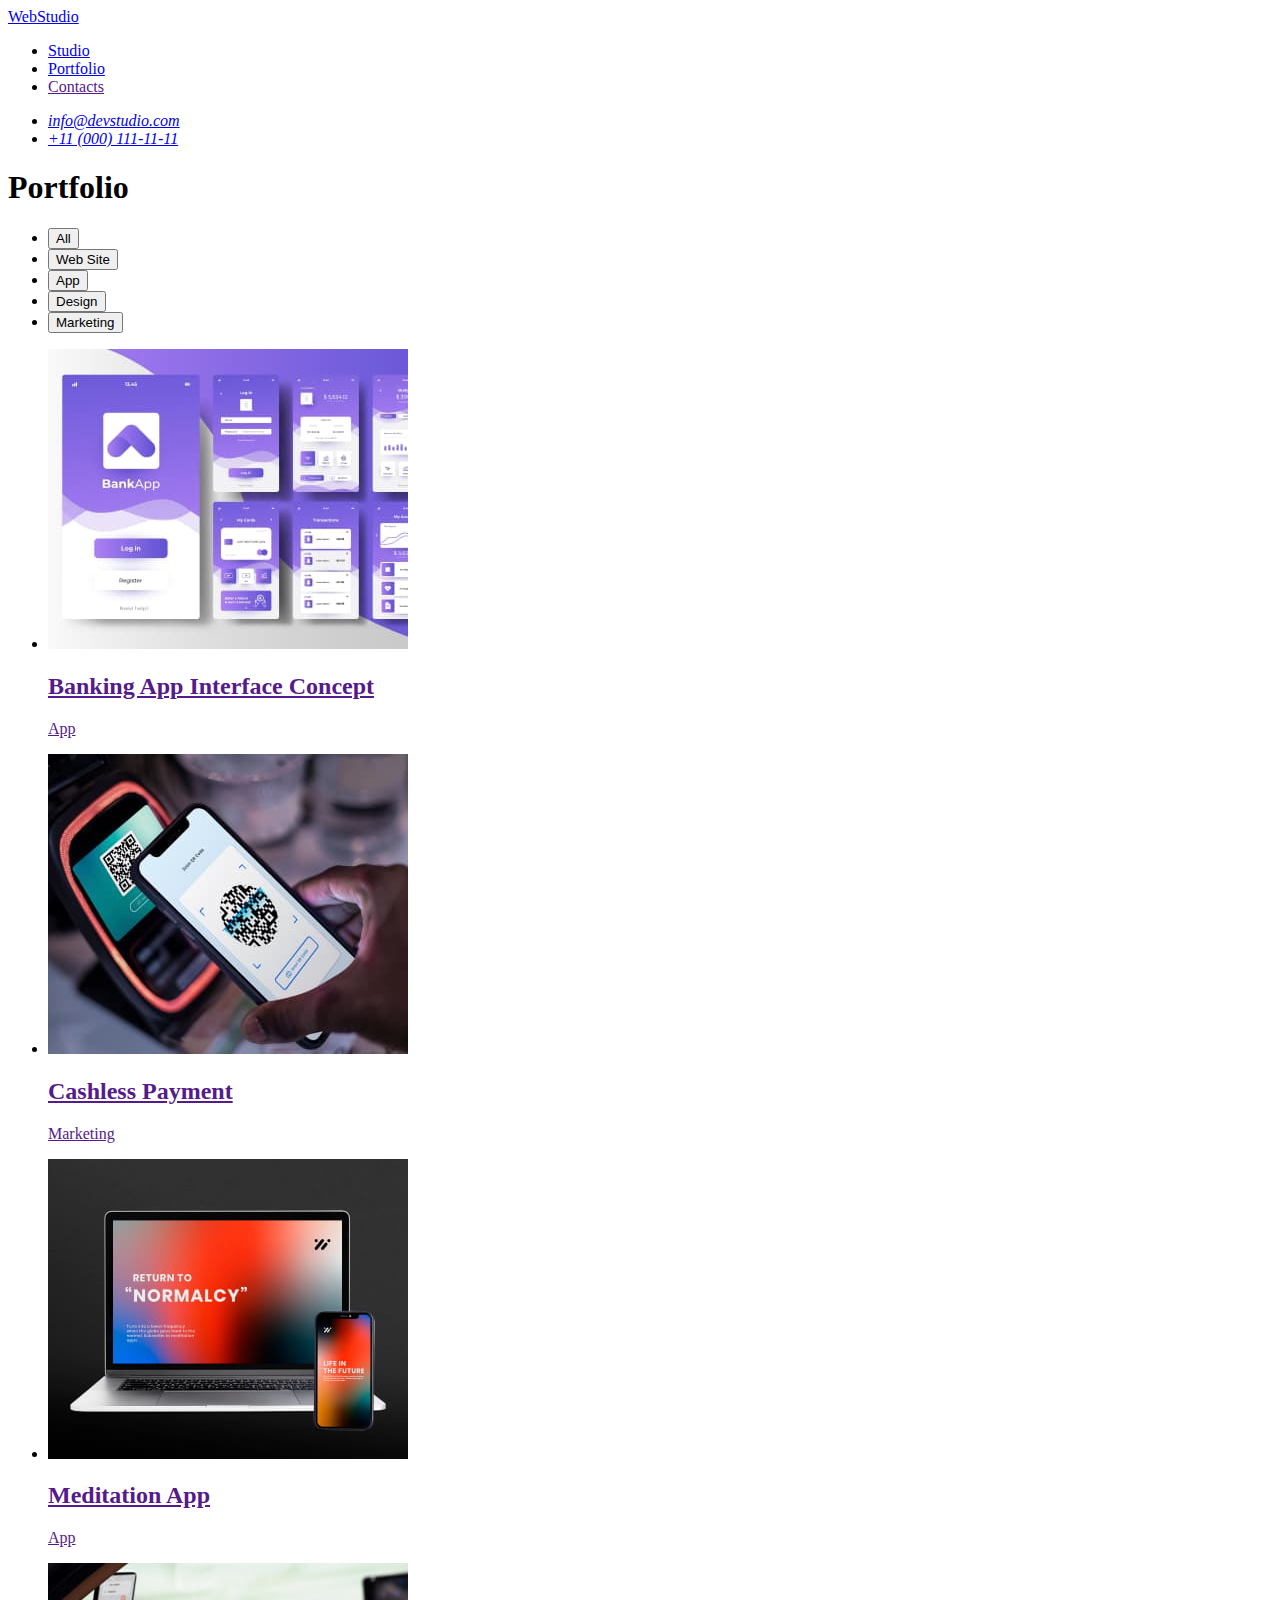
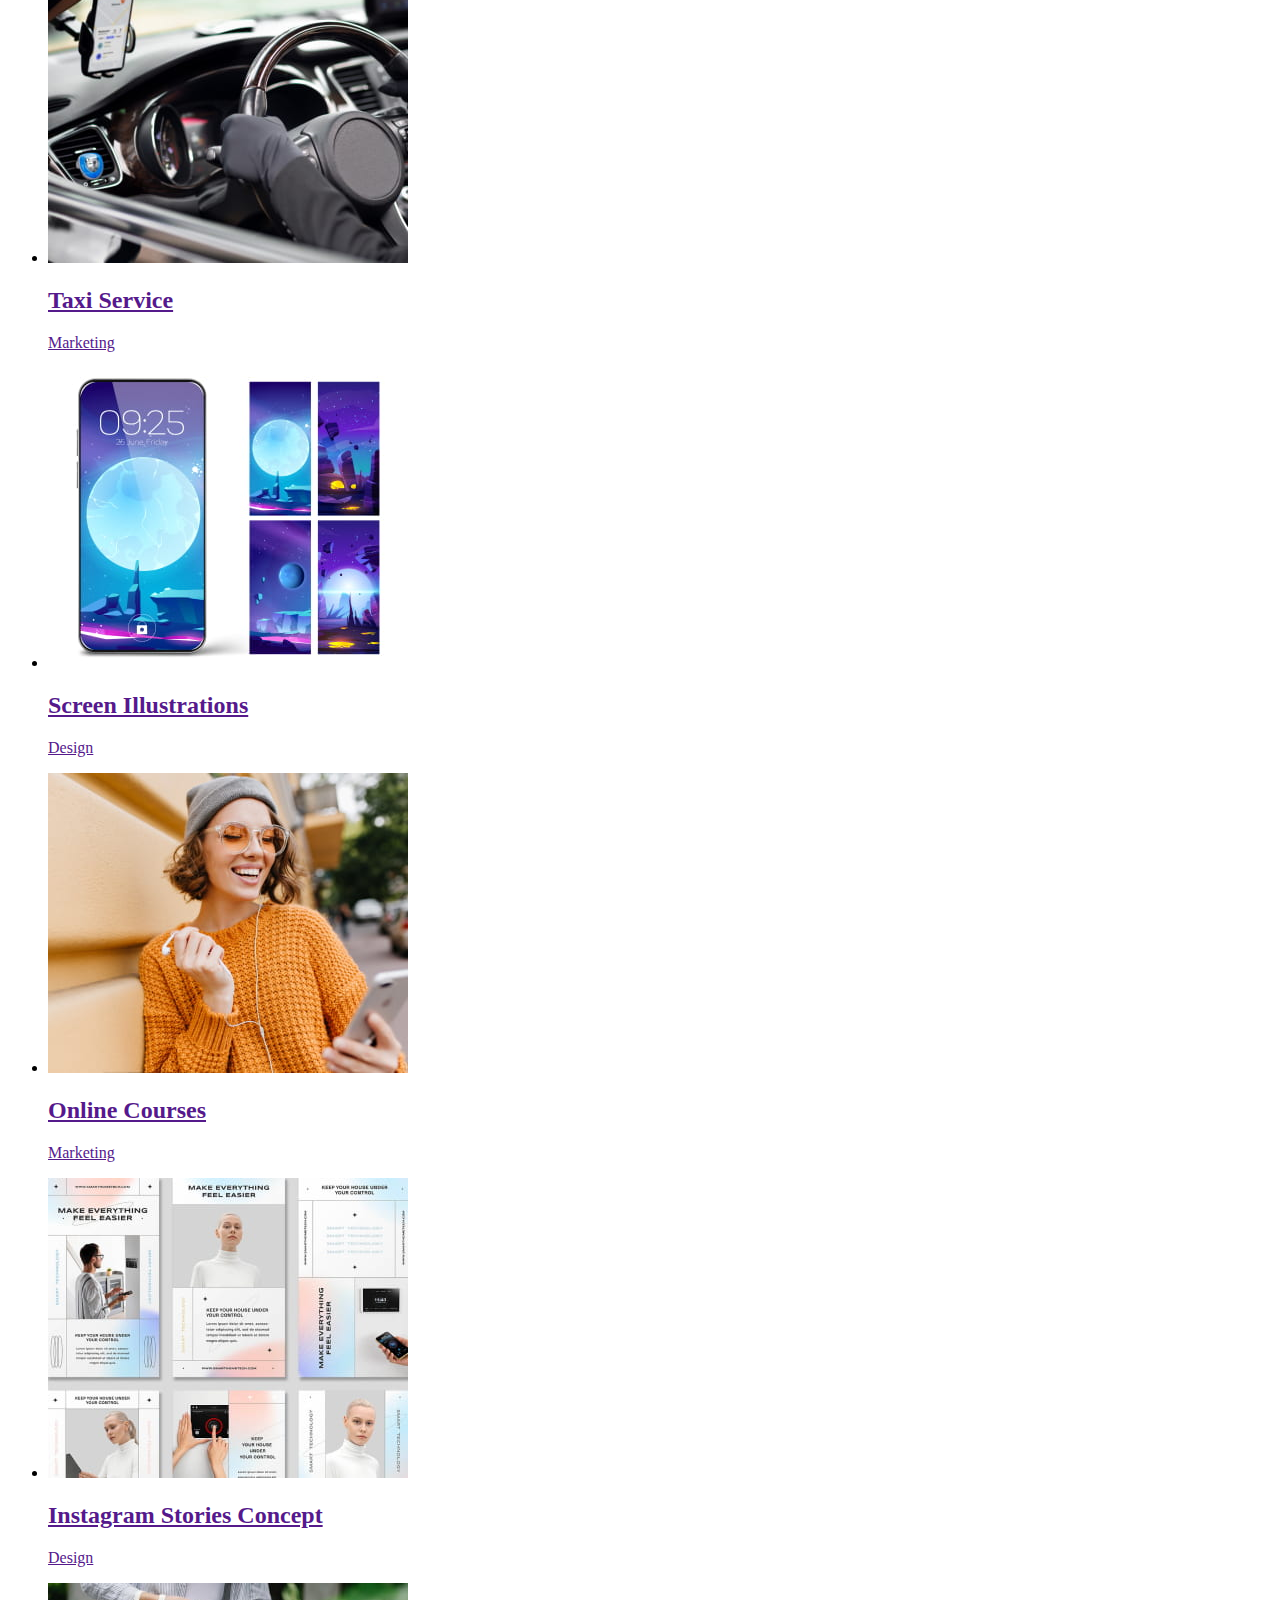
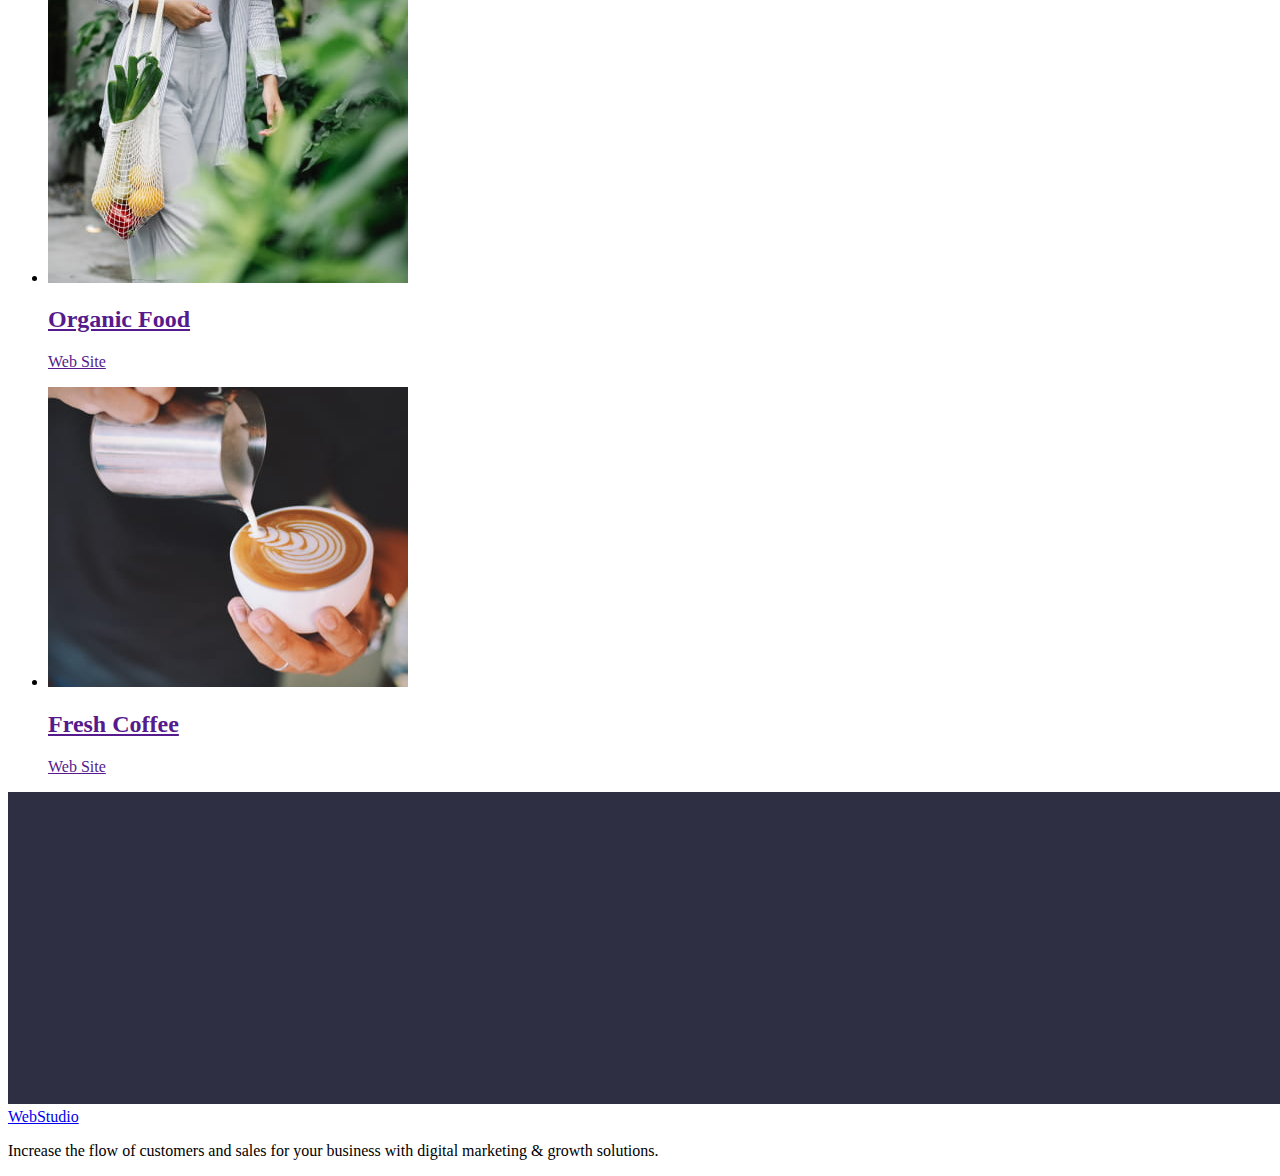
==== portfolio.html @ 536fd49f "add file portfolio" ====
<!DOCTYPE html>
<html lang="en">
  <head>
    <meta charset="UTF-8" />
    <meta http-equiv="X-UA-Compatible" content="IE=edge" />
    <meta name="viewport" content="width=device-width, initial-scale=1.0" />
    <title>Document</title>
  </head>
  <body>
    <header>
      <nav>
        <a href="./index.html">WebStudio</a>

        <ul>
          <li><a href="./studio.html">Studio</a></li>
          <li><a href="./portfolio.html">Portfolio</a></li>
          <li><a href="">Contacts</a></li>
        </ul>
      </nav>
      <address>
        <ul>
          <li><a href="mailto:info@devstudio.com">info@devstudio.com</a></li>
          <li><a href="tel:+110001111111">+11 (000) 111-11-11</a></li>
        </ul>
      </address>
    </header>
    <!-- Text -->
    <main>
      <section>
        <h1>Portfolio</h1>
        <ul>
          <li><button>All</button></li>
          <li><button>Web Site</button></li>
          <li><button>App</button></li>
          <li><button>Design</button></li>
          <li><button>Marketing</button></li>
        </ul>
        <ul>
          <li>
            <a href="">
              <img
                src="./images/images-portfolio/img1.jpg"
                alt="Banking"
                width="360"
                height="300"
              />
              <h2>Banking App Interface Concept</h2>
              <p>App</p>
            </a>
          </li>
          <li>
            <a href="">
              <img
                src="./images/images-portfolio/img2.jpg"
                alt="Cashless Payment"
                width="360"
                height="300"
              />
              <h2>Cashless Payment</h2>
              <p>Marketing</p>
            </a>
          </li>
          <li>
            <a href="">
              <img
                src="./images/images-portfolio/img3.jpg"
                alt="Meditation App"
                width="360"
                height="300"
              />
              <h2>Meditation App</h2>
              <p>App</p>
            </a>
          </li>
          <li>
            <a href="">
              <img
                src="./images/images-portfolio/img4.jpg"
                alt="Taxi Service"
                width="360"
                height="300"
              />
              <h2>Taxi Service</h2>
              <p>Marketing</p>
            </a>
          </li>
          <li>
            <a href="">
              <img
                src="./images/images-portfolio/img5.jpg"
                alt="Screen Illustrations"
                width="360"
                height="300"
              />
              <h2>Screen Illustrations</h2>
              <p>Design</p>
            </a>
          </li>
          <li>
            <a href="">
              <img
                src="./images/images-portfolio/img6.jpg"
                alt="Online Courses"
                width="360"
                height="300"
              />
              <h2>Online Courses</h2>
              <p>Marketing</p>
            </a>
          </li>
          <li>
            <a href="">
              <img
                src="./images/images-portfolio/img7.jpg"
                alt="Instagram Stories Concept"
                width="360"
                height="300"
              />
              <h2>Instagram Stories Concept</h2>
              <p>Design</p>
            </a>
          </li>
          <li>
            <a href="">
              <img
                src="./images/images-portfolio/img8.jpg"
                alt="Organic Food"
                width="360"
                height="300"
              />
              <h2>Organic Food</h2>
              <p>Web Site</p>
            </a>
          </li>
          <li>
            <a href="">
              <img
                src="./images/images-portfolio/img9.jpg"
                alt="Fresh Coffee"
                width="360"
                height="300"
              />
              <h2>Fresh Coffee</h2>
              <p>Web Site</p>
            </a>
          </li>
        </ul>
      </section>
    </main>
    <!-- Footer -->
    <footer>
      <img
        src="./images/Darkbgfooter.jpg"
        alt="background is black"
        width="1440"
      />
      <a href="./index.html">WebStudio</a>
      <p>
        Increase the flow of customers and sales for your business with digital
        marketing & growth solutions.
      </p>
    </footer>
  </body>
</html>
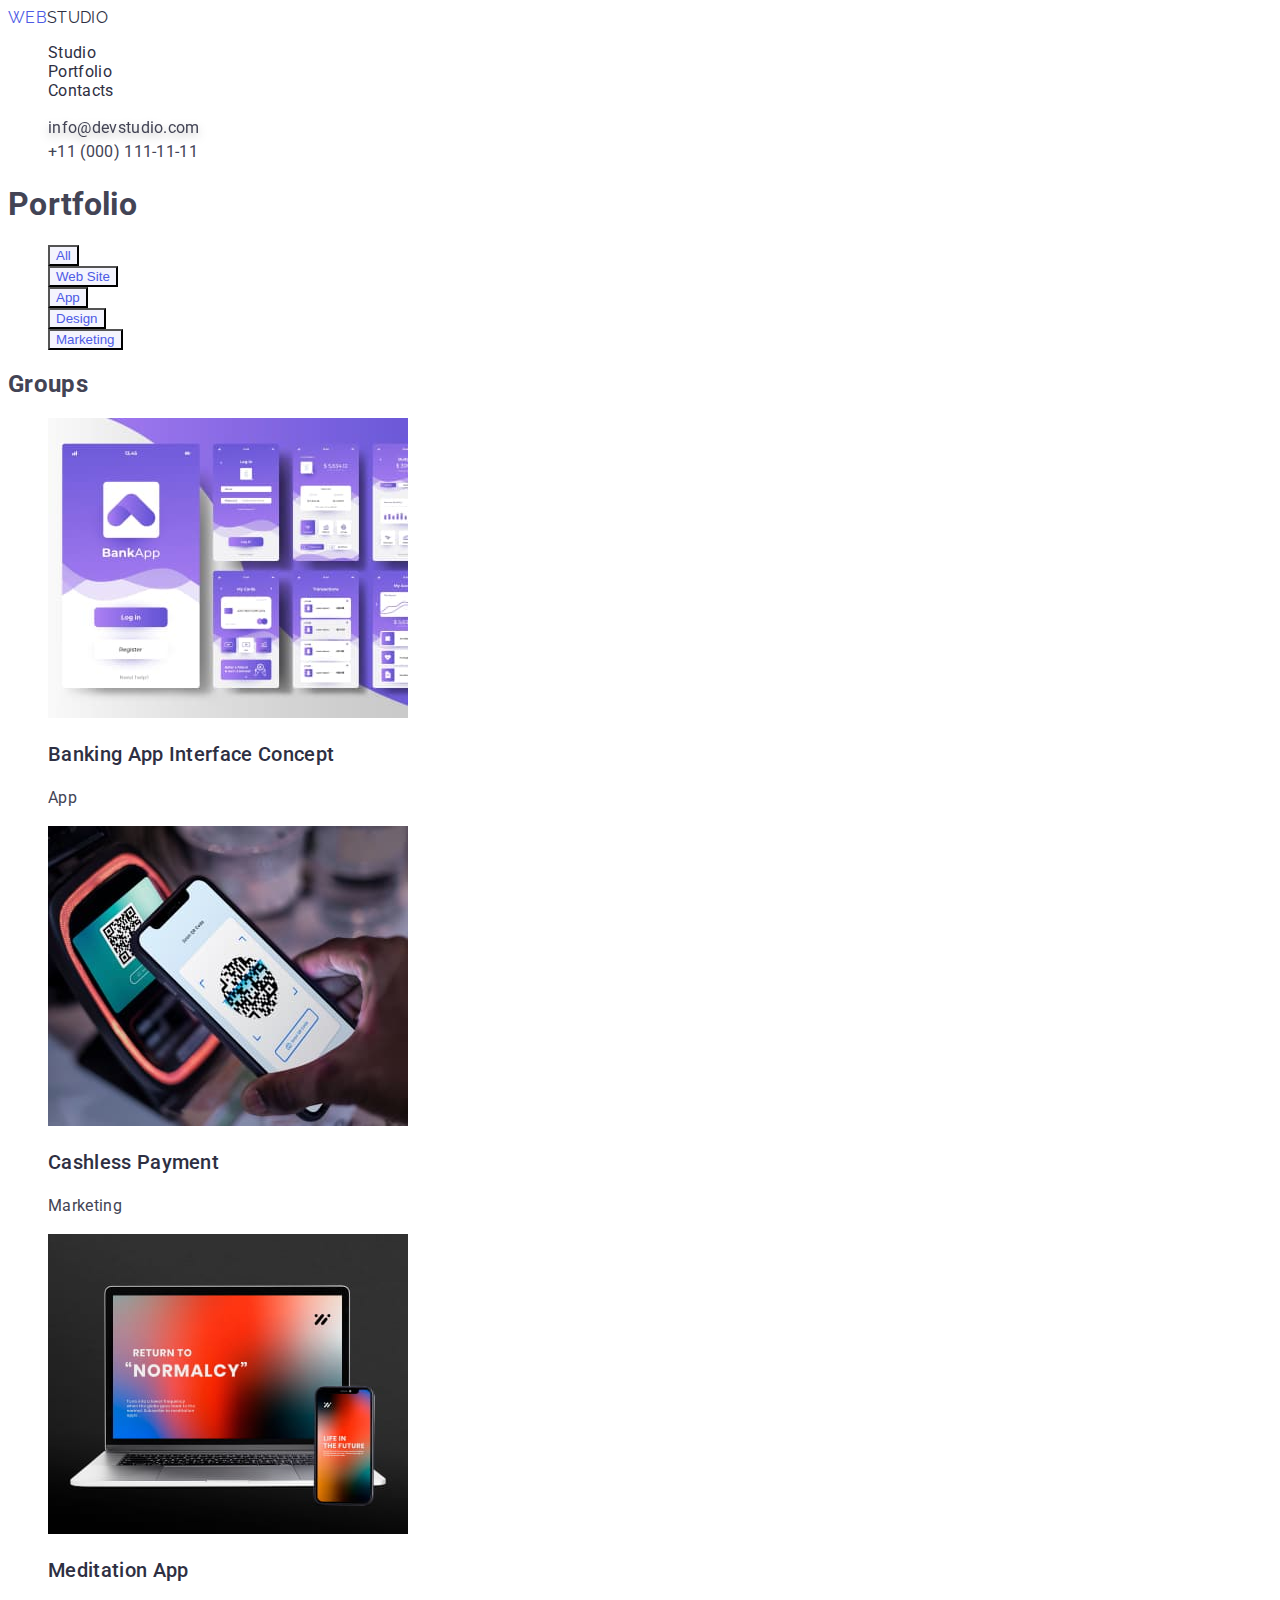
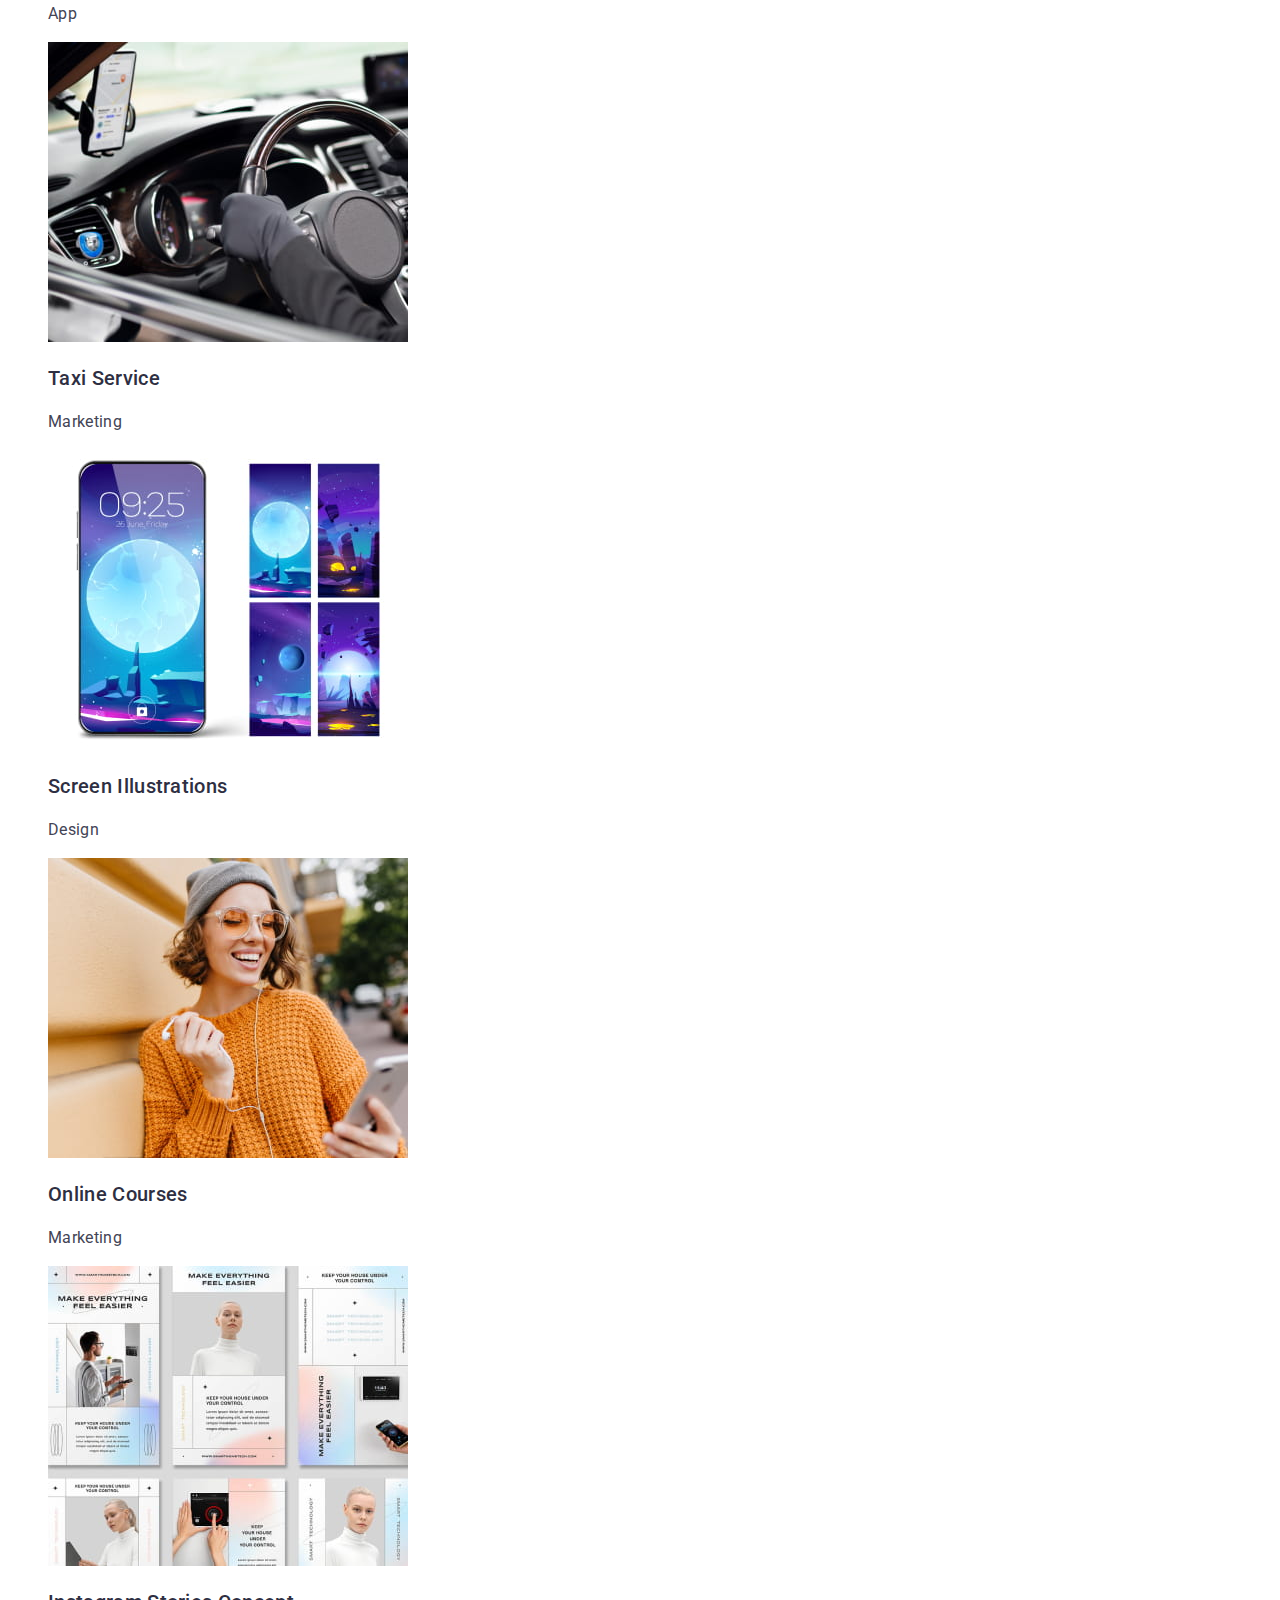
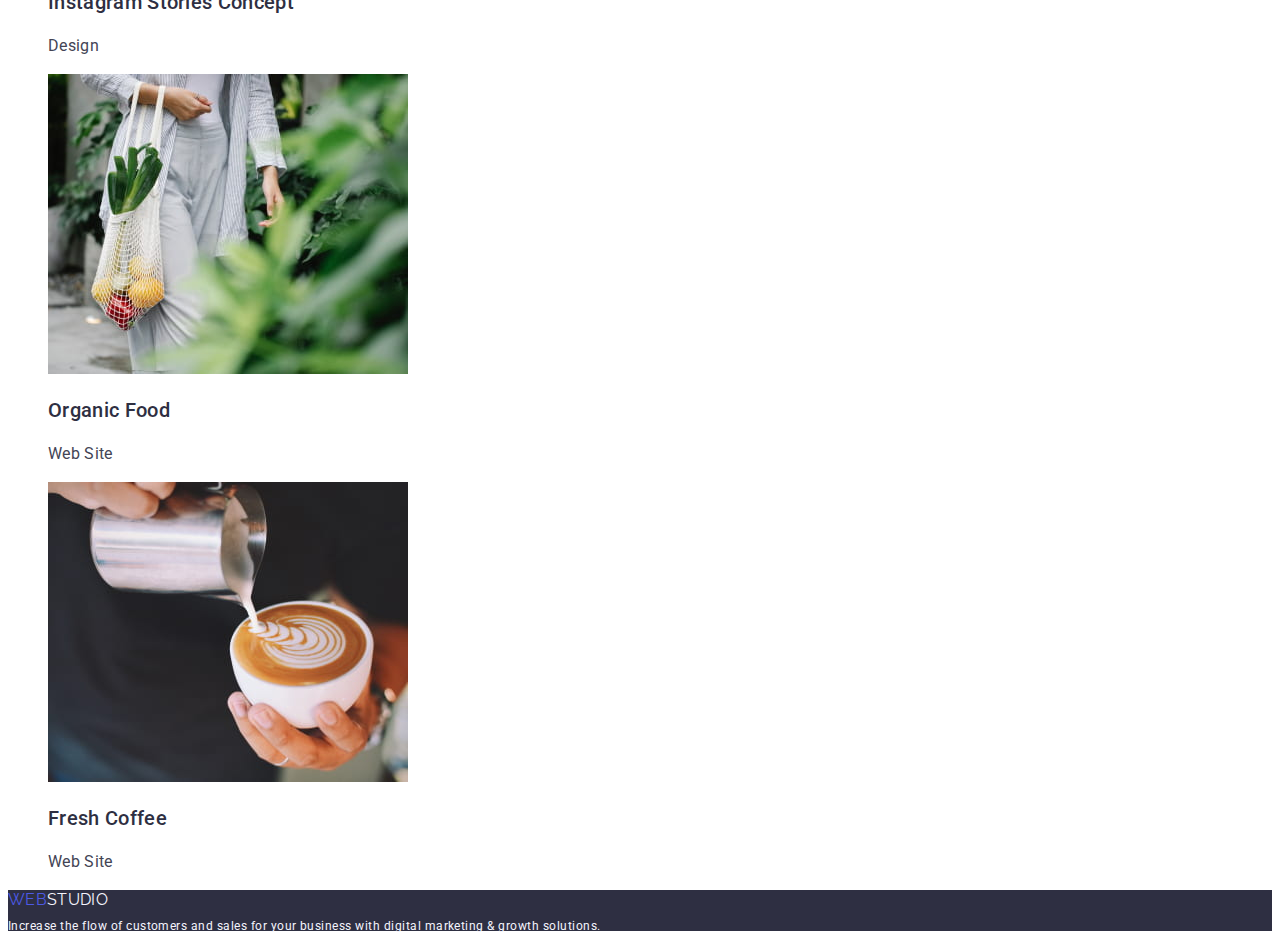
==== commit d4901066: "all css from hm2" ====
--- a/portfolio.html
+++ b/portfolio.html
@@ -4,158 +4,183 @@
     <meta charset="UTF-8" />
     <meta http-equiv="X-UA-Compatible" content="IE=edge" />
     <meta name="viewport" content="width=device-width, initial-scale=1.0" />
-    <title>Document</title>
+    <title>Portfolio</title>
+    <link rel="preconnect" href="https://fonts.googleapis.com" />
+    <link rel="preconnect" href="https://fonts.gstatic.com" crossorigin />
+    <link
+      href="https://fonts.googleapis.com/css2?family=Raleway:wght@800&family=Roboto:wght@400;500;700;900&display=swap"
+      rel="stylesheet"
+    />
+    <link rel="stylesheet" href="./css/styles.css" />
   </head>
   <body>
     <header>
       <nav>
-        <a href="./index.html">WebStudio</a>
+        <a href="./index.html" class="logo link"
+          >Web <span class="logo-part">Studio</span>
+        </a>
 
-        <ul>
-          <li><a href="./studio.html">Studio</a></li>
-          <li><a href="./portfolio.html">Portfolio</a></li>
-          <li><a href="">Contacts</a></li>
+        <ul class="site-nav">
+          <li><a class="site-nav-item link" href="./studio.html">Studio</a></li>
+          <li>
+            <a class="site-nav-item link" href="./portfolio.html">Portfolio</a>
+          </li>
+          <li><a class="site-nav-item link" href="">Contacts</a></li>
         </ul>
       </nav>
-      <address>
-        <ul>
-          <li><a href="mailto:info@devstudio.com">info@devstudio.com</a></li>
-          <li><a href="tel:+110001111111">+11 (000) 111-11-11</a></li>
+      <address class="kontacts">
+        <ul class="kontacts-list">
+          <li>
+            <a class="kontacts-mail link" href="mailto:info@devstudio.com"
+              >info@devstudio.com</a
+            >
+          </li>
+          <li>
+            <a class="kontacts-tel link" href="tel:+110001111111"
+              >+11 (000) 111-11-11</a
+            >
+          </li>
         </ul>
       </address>
     </header>
     <!-- Text -->
     <main>
       <section>
-        <h1>Portfolio</h1>
-        <ul>
-          <li><button>All</button></li>
-          <li><button>Web Site</button></li>
-          <li><button>App</button></li>
-          <li><button>Design</button></li>
-          <li><button>Marketing</button></li>
+        <h1 class="title-add">Portfolio</h1>
+        <ul class="list">
+          <li><button class="button-portfolio button-filter">All</button></li>
+          <li>
+            <button class="button-portfolio button-filter">Web Site</button>
+          </li>
+          <li><button class="button-portfolio button-filter">App</button></li>
+          <li>
+            <button class="button-portfolio button-filter">Design</button>
+          </li>
+          <li>
+            <button class="button-portfolio button-filter">Marketing</button>
+          </li>
         </ul>
-        <ul>
+      </section>
+      <section>
+        <h2 class="title-add">Groups</h2>
+        <ul class="list">
           <li>
-            <a href="">
+            <a href="" class="list-item list">
               <img
                 src="./images/images-portfolio/img1.jpg"
                 alt="Banking"
                 width="360"
                 height="300"
               />
-              <h2>Banking App Interface Concept</h2>
-              <p>App</p>
+              <h3 class="subtitle">Banking App Interface Concept</h3>
+              <p class="text">App</p>
             </a>
           </li>
           <li>
-            <a href="">
+            <a href="" class="list-item list">
               <img
                 src="./images/images-portfolio/img2.jpg"
                 alt="Cashless Payment"
                 width="360"
                 height="300"
               />
-              <h2>Cashless Payment</h2>
-              <p>Marketing</p>
+              <h3 class="subtitle">Cashless Payment</h3>
+              <p class="text">Marketing</p>
             </a>
           </li>
           <li>
-            <a href="">
+            <a href="" class="list-item list">
               <img
                 src="./images/images-portfolio/img3.jpg"
                 alt="Meditation App"
                 width="360"
                 height="300"
               />
-              <h2>Meditation App</h2>
-              <p>App</p>
+              <h3 class="subtitle">Meditation App</h3>
+              <p class="text">App</p>
             </a>
           </li>
           <li>
-            <a href="">
+            <a href="" class="list-item list">
               <img
                 src="./images/images-portfolio/img4.jpg"
                 alt="Taxi Service"
                 width="360"
                 height="300"
               />
-              <h2>Taxi Service</h2>
-              <p>Marketing</p>
+              <h3 class="subtitle">Taxi Service</h3>
+              <p class="text">Marketing</p>
             </a>
           </li>
           <li>
-            <a href="">
+            <a href="" class="list-item list">
               <img
                 src="./images/images-portfolio/img5.jpg"
                 alt="Screen Illustrations"
                 width="360"
                 height="300"
               />
-              <h2>Screen Illustrations</h2>
-              <p>Design</p>
+              <h3 class="subtitle">Screen Illustrations</h3>
+              <p class="text">Design</p>
             </a>
           </li>
           <li>
-            <a href="">
+            <a href="" class="list-item list">
               <img
                 src="./images/images-portfolio/img6.jpg"
                 alt="Online Courses"
                 width="360"
                 height="300"
               />
-              <h2>Online Courses</h2>
-              <p>Marketing</p>
+              <h3 class="subtitle">Online Courses</h3>
+              <p class="text">Marketing</p>
             </a>
           </li>
           <li>
-            <a href="">
+            <a href="" class="list-item list">
               <img
                 src="./images/images-portfolio/img7.jpg"
                 alt="Instagram Stories Concept"
                 width="360"
                 height="300"
               />
-              <h2>Instagram Stories Concept</h2>
-              <p>Design</p>
+              <h3 class="subtitle">Instagram Stories Concept</h3>
+              <p class="text">Design</p>
             </a>
           </li>
           <li>
-            <a href="">
+            <a href="" class="list-item list">
               <img
                 src="./images/images-portfolio/img8.jpg"
                 alt="Organic Food"
                 width="360"
                 height="300"
               />
-              <h2>Organic Food</h2>
-              <p>Web Site</p>
+              <h3 class="subtitle">Organic Food</h3>
+              <p class="text">Web Site</p>
             </a>
           </li>
           <li>
-            <a href="">
+            <a href="" class="list-item list">
               <img
                 src="./images/images-portfolio/img9.jpg"
                 alt="Fresh Coffee"
                 width="360"
                 height="300"
               />
-              <h2>Fresh Coffee</h2>
-              <p>Web Site</p>
+              <h3 class="subtitle">Fresh Coffee</h3>
+              <p class="text">Web Site</p>
             </a>
           </li>
         </ul>
       </section>
     </main>
     <!-- Footer -->
-    <footer>
-      <img
-        src="./images/Darkbgfooter.jpg"
-        alt="background is black"
-        width="1440"
-      />
-      <a href="./index.html">WebStudio</a>
-      <p>
+    <footer class="footer">
+      <a href="./index.html" class="logo link"
+        >Web <span class="logo-part-footer">Studio</span>
+      </a>
+      <p class="small-text text">
         Increase the flow of customers and sales for your business with digital
         marketing & growth solutions.
       </p>
--- a/css/styles.css
+++ b/css/styles.css
@@ -0,0 +1,163 @@
+:root {
+  /* Fonds */
+  --primary-font: "Roboto", sans-serif;
+  --secondery-font: "Raleway", sans-serif;
+
+  /* Color */
+  --primary-text-color: #434455;
+  --title-text-color: #2e2f42;
+
+  --color-iris: #4d5ae5;
+  --color-ocean: #404bbf;
+  --color-green: #31d0aa;
+  --color-light-slate: #8e8f99;
+  --color-cornflower: #e7e9fc;
+  --color-cloud: #f4f4fd;
+  --color-navy-blue-modal: #2e2f42;
+  --color-grey: #2e2f42;
+  --color-white: #ffffff;
+  --color-dairy: #fcfcfc;
+}
+
+body {
+  font-family: var(--primary-font);
+  letter-spacing: 0.02em;
+  color: var(--primary-text-color);
+}
+
+/* заголовки */
+/* h1 */
+.hero-title {
+  color: var(--color-white);
+  font-size: 56px;
+  line-height: 1.07;
+  text-align: center;
+}
+/* h2 */
+.title {
+  color: var(--title-text-color);
+  font-size: 36px;
+  line-height: 1.11;
+  text-transform: capitalize;
+}
+
+/* .title-add  треба зробити невидимим*/
+/* h3 */
+.subtitle {
+  color: var(--title-text-color);
+  font-weight: 500;
+  font-size: 20px;
+  line-height: 1.2;
+}
+.list a {
+  text-decoration: none;
+}
+
+.hero {
+  background: var(--color-navy-blue-modal);
+}
+
+.footer {
+  background: var(--color-navy-blue-modal);
+}
+/* text */
+
+.text {
+  color: var(--primary-text-color);
+  font-size: 16px;
+  line-height: 1.5;
+}
+.small-text {
+  font-size: 12px;
+  line-height: 0.86;
+  letter-spacing: 0.04em;
+  color: var(--color-cloud);
+}
+
+/* nav */
+
+.link {
+  text-decoration: none;
+}
+
+.site-nav,
+.kontacts-list,
+.list {
+  list-style: none;
+}
+
+.site-nav-item {
+  color: var(--color-navy-blue-modal);
+}
+
+.button-nav {
+  color: var(--color-white);
+  background-color: var(--color-iris);
+  cursor: pointer;
+
+  display: flex;
+  flex-direction: row;
+  align-items: flex-start;
+  padding: 16px 32px;
+  gap: 10px;
+}
+
+.button-nav:hover,
+.button-nav:focus {
+  background-color: var(--color-ocean);
+}
+
+.kontacts-mail,
+.kontacts-tel {
+  color: var(--primary-text-color);
+  font-style: normal;
+}
+
+.kontacts {
+  font-size: 16px;
+  line-height: 1.5;
+
+  color: var(--primary-text-color);
+}
+
+.site-nav-item:hover,
+.site-nav-item:focus {
+  color: var(--color-ocean);
+}
+
+.kontacts-mail:hover,
+.kontacts-mail:focus {
+  color: var(--color-ocean);
+}
+
+.kontacts-mail {
+  filter: drop-shadow(0px 4px 4px rgba(0, 0, 0, 0.25));
+}
+/* logo */
+.logo {
+  font-family: var(--secondery-font);
+  color: var(--color-iris);
+  display: flex;
+  flex-direction: row;
+  align-items: center;
+  text-transform: uppercase;
+}
+.logo-part {
+  color: var(--color-navy-blue-modal);
+}
+
+.logo-part-footer {
+  color: var(--color-cloud);
+}
+
+/* Portfolio */
+.button-portfolio {
+  color: var(--color-iris);
+  background-color: var(--color-cloud);
+  cursor: pointer;
+}
+.button-filter:hover,
+.button-filter:focus {
+  color: var(--color-white);
+  background: var(--color-ocean);
+}
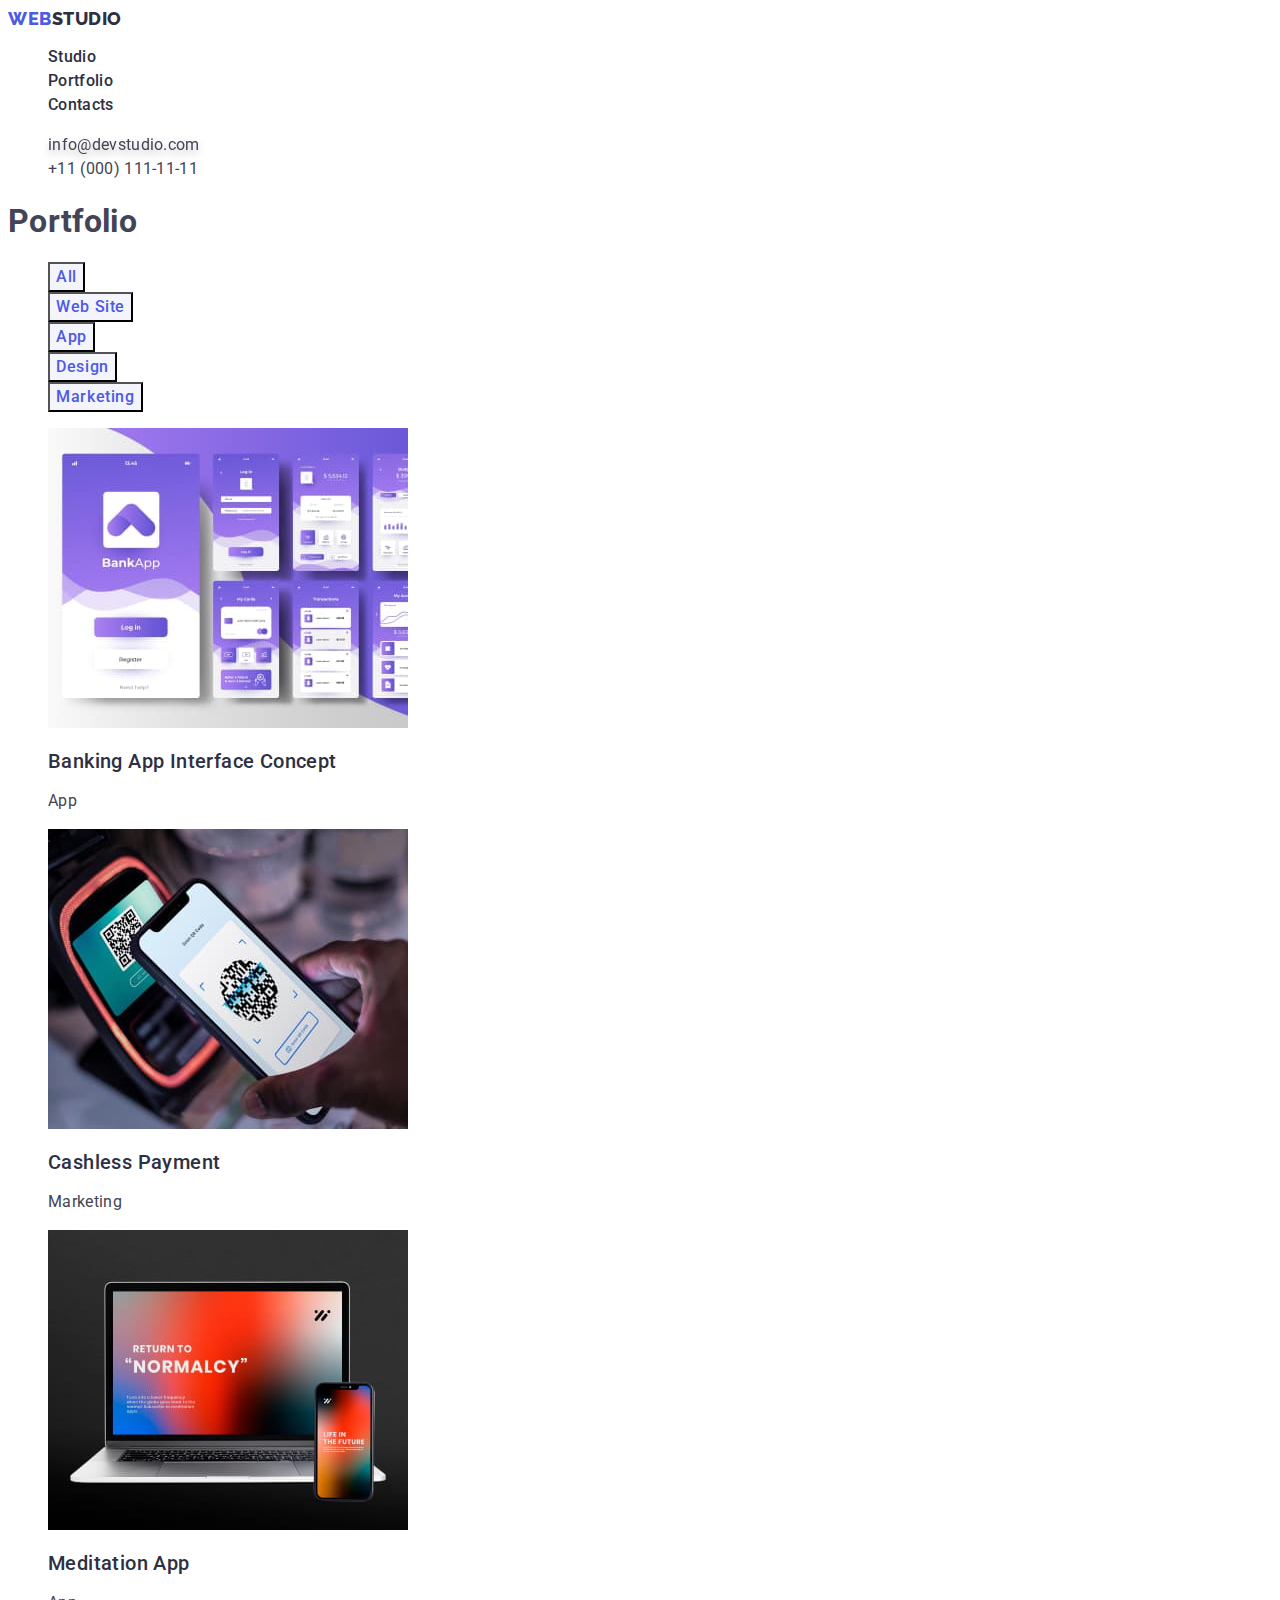
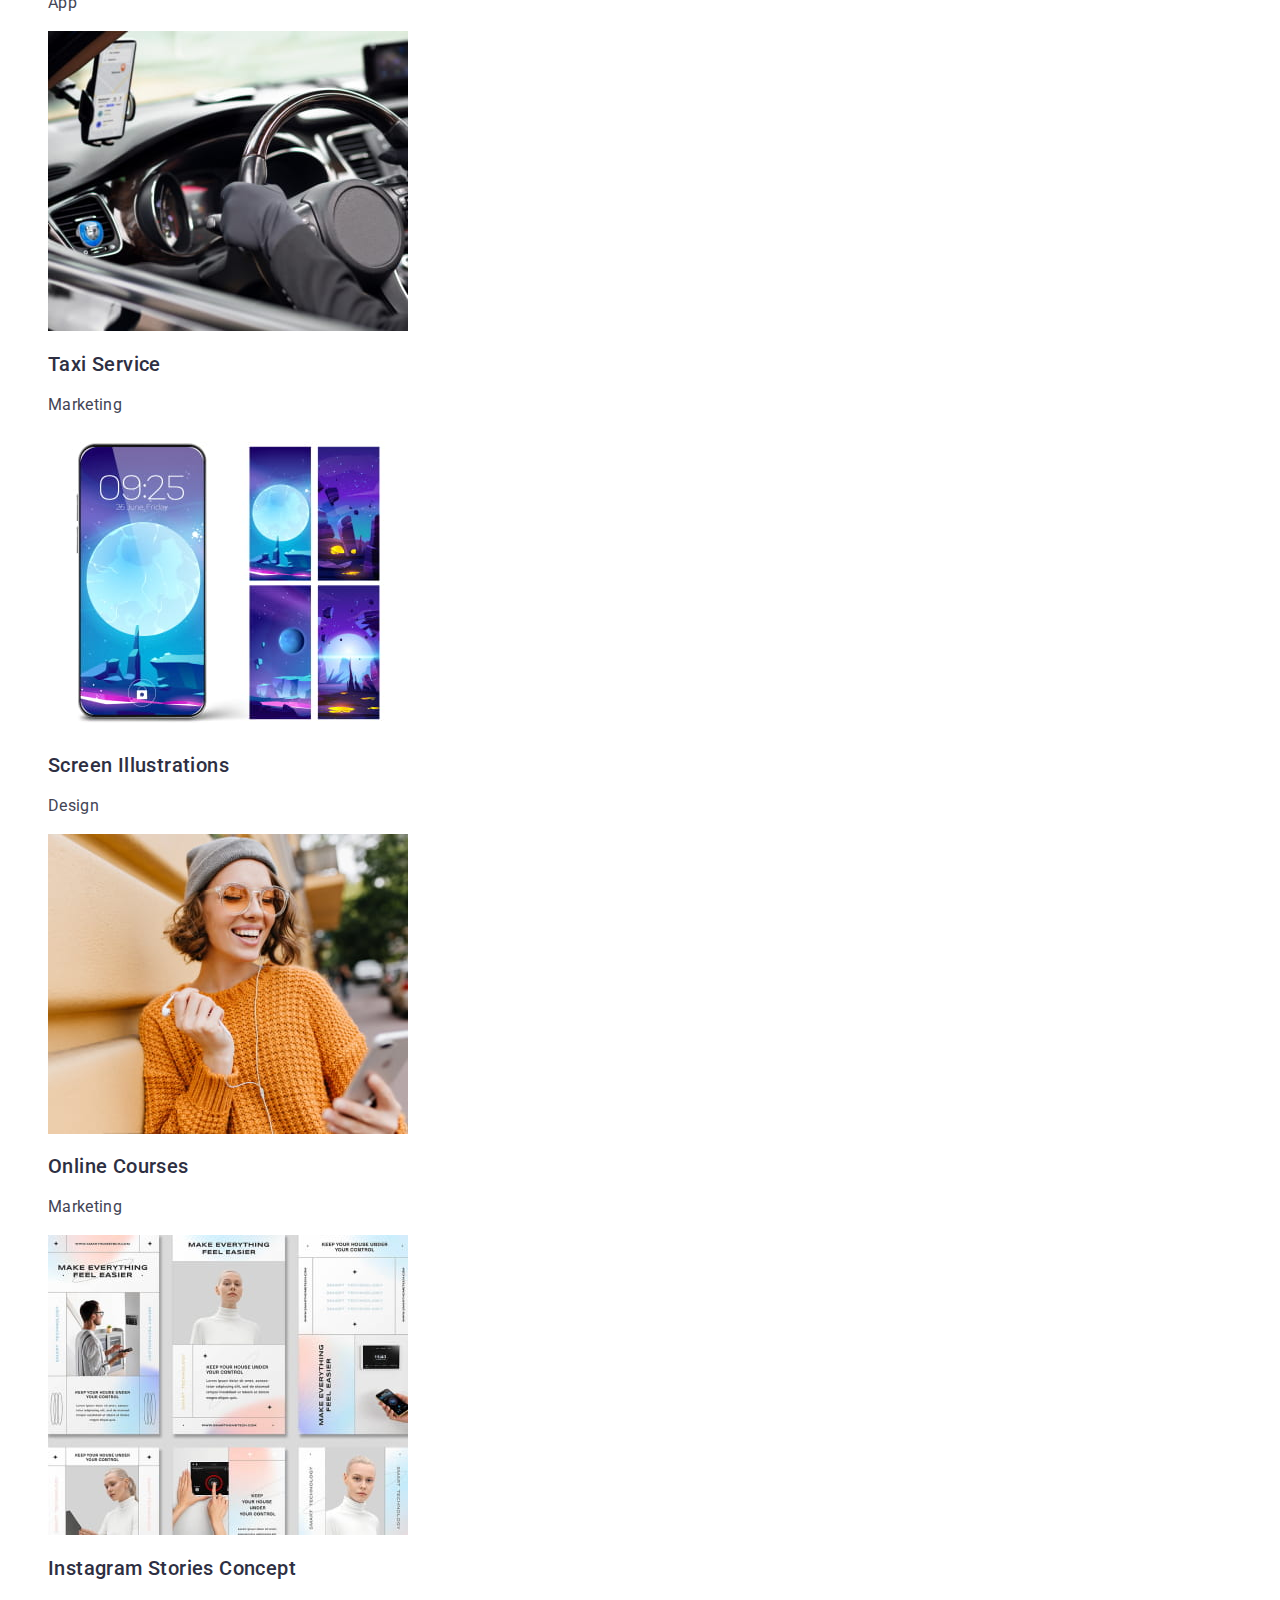
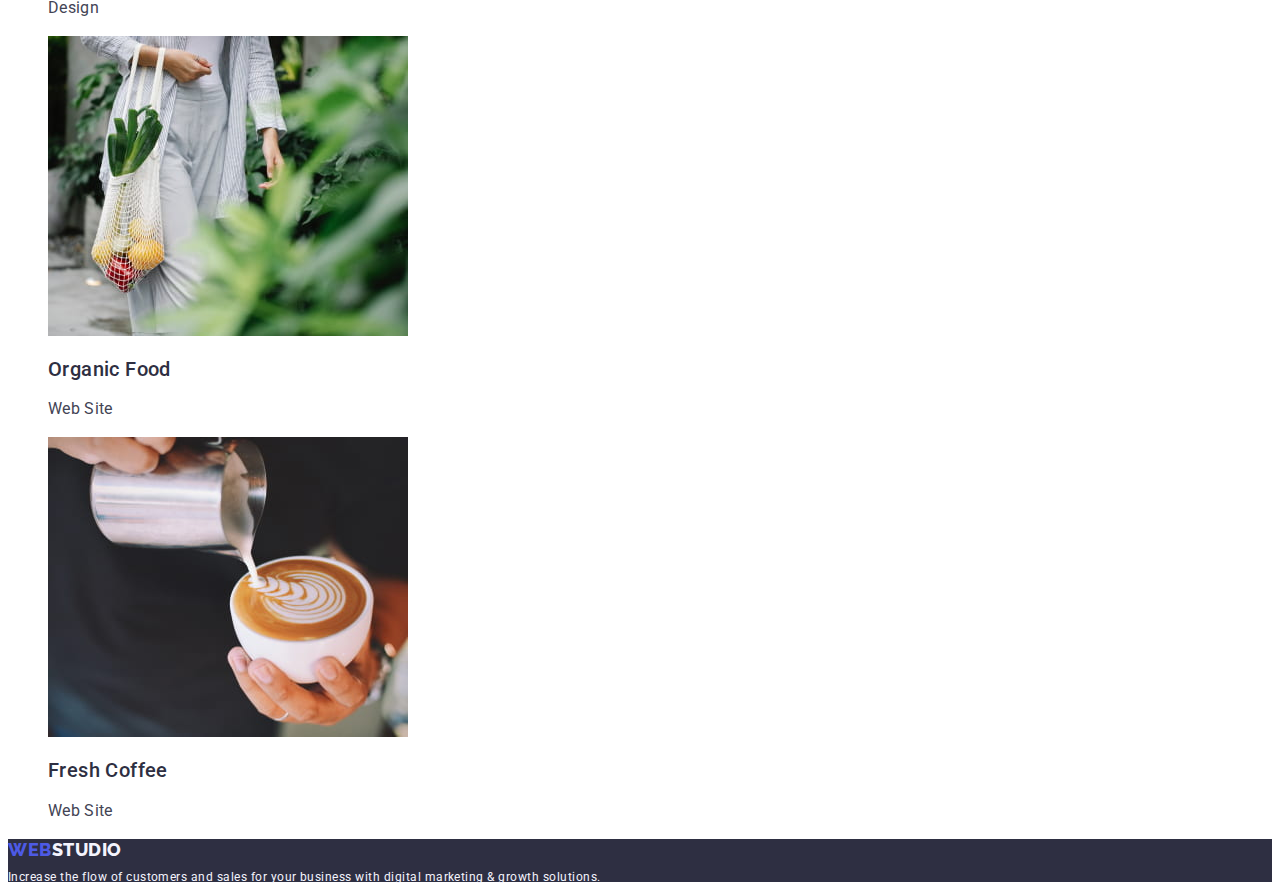
==== commit 2972451c: "corected classes" ====
--- a/portfolio.html
+++ b/portfolio.html
@@ -14,13 +14,13 @@
     <link rel="stylesheet" href="./css/styles.css" />
   </head>
   <body>
-    <header>
-      <nav>
+    <header class="page-header">
+      <nav class="list">
         <a href="./index.html" class="logo link"
           >Web <span class="logo-part">Studio</span>
         </a>
 
-        <ul class="site-nav">
+        <ul class="site-nav list link">
           <li><a class="site-nav-item link" href="./studio.html">Studio</a></li>
           <li>
             <a class="site-nav-item link" href="./portfolio.html">Portfolio</a>
@@ -28,8 +28,8 @@
           <li><a class="site-nav-item link" href="">Contacts</a></li>
         </ul>
       </nav>
-      <address class="kontacts">
-        <ul class="kontacts-list">
+      <address class="kontacts list">
+        <ul class="kontacts-list list">
           <li>
             <a class="kontacts-mail link" href="mailto:info@devstudio.com"
               >info@devstudio.com</a
@@ -46,23 +46,35 @@
     <!-- Text -->
     <main>
       <section>
-        <h1 class="title-add">Portfolio</h1>
+        <h1 class="title-add hidden">Portfolio</h1>
         <ul class="list">
-          <li><button class="button-portfolio button-filter">All</button></li>
-          <li>
-            <button class="button-portfolio button-filter">Web Site</button>
-          </li>
-          <li><button class="button-portfolio button-filter">App</button></li>
-          <li>
-            <button class="button-portfolio button-filter">Design</button>
-          </li>
-          <li>
-            <button class="button-portfolio button-filter">Marketing</button>
-          </li>
-        </ul>
-      </section>
-      <section>
-        <h2 class="title-add">Groups</h2>
+          <li>
+            <button type="button" class="button-portfolio button-filter">
+              All
+            </button>
+          </li>
+          <li>
+            <button type="button" class="button-portfolio button-filter">
+              Web Site
+            </button>
+          </li>
+          <li>
+            <button type="button" class="button-portfolio button-filter">
+              App
+            </button>
+          </li>
+          <li>
+            <button type="button" class="button-portfolio button-filter">
+              Design
+            </button>
+          </li>
+          <li>
+            <button type="button" class="button-portfolio button-filter">
+              Marketing
+            </button>
+          </li>
+        </ul>
+
         <ul class="list">
           <li>
             <a href="" class="list-item list">
@@ -72,7 +84,7 @@
                 width="360"
                 height="300"
               />
-              <h3 class="subtitle">Banking App Interface Concept</h3>
+              <h2 class="subtitle">Banking App Interface Concept</h2>
               <p class="text">App</p>
             </a>
           </li>
@@ -84,7 +96,7 @@
                 width="360"
                 height="300"
               />
-              <h3 class="subtitle">Cashless Payment</h3>
+              <h2 class="subtitle">Cashless Payment</h2>
               <p class="text">Marketing</p>
             </a>
           </li>
@@ -96,7 +108,7 @@
                 width="360"
                 height="300"
               />
-              <h3 class="subtitle">Meditation App</h3>
+              <h2 class="subtitle">Meditation App</h2>
               <p class="text">App</p>
             </a>
           </li>
@@ -108,7 +120,7 @@
                 width="360"
                 height="300"
               />
-              <h3 class="subtitle">Taxi Service</h3>
+              <h2 class="subtitle">Taxi Service</h2>
               <p class="text">Marketing</p>
             </a>
           </li>
@@ -120,7 +132,7 @@
                 width="360"
                 height="300"
               />
-              <h3 class="subtitle">Screen Illustrations</h3>
+              <h2 class="subtitle">Screen Illustrations</h2>
               <p class="text">Design</p>
             </a>
           </li>
@@ -132,7 +144,7 @@
                 width="360"
                 height="300"
               />
-              <h3 class="subtitle">Online Courses</h3>
+              <h2 class="subtitle">Online Courses</h2>
               <p class="text">Marketing</p>
             </a>
           </li>
@@ -144,7 +156,7 @@
                 width="360"
                 height="300"
               />
-              <h3 class="subtitle">Instagram Stories Concept</h3>
+              <h2 class="subtitle">Instagram Stories Concept</h2>
               <p class="text">Design</p>
             </a>
           </li>
@@ -156,7 +168,7 @@
                 width="360"
                 height="300"
               />
-              <h3 class="subtitle">Organic Food</h3>
+              <h2 class="subtitle">Organic Food</h2>
               <p class="text">Web Site</p>
             </a>
           </li>
@@ -168,7 +180,7 @@
                 width="360"
                 height="300"
               />
-              <h3 class="subtitle">Fresh Coffee</h3>
+              <h2 class="subtitle">Fresh Coffee</h2>
               <p class="text">Web Site</p>
             </a>
           </li>
--- a/css/styles.css
+++ b/css/styles.css
@@ -23,6 +23,7 @@
   font-family: var(--primary-font);
   letter-spacing: 0.02em;
   color: var(--primary-text-color);
+  background-color: var(--color-white);
 }
 
 /* заголовки */
@@ -32,29 +33,45 @@
   font-size: 56px;
   line-height: 1.07;
   text-align: center;
+  letter-spacing: 0.02em;
 }
 /* h2 */
 .title {
   color: var(--title-text-color);
   font-size: 36px;
   line-height: 1.11;
+  text-align: center;
   text-transform: capitalize;
+  letter-spacing: 0.02em;
 }
 
 /* .title-add  треба зробити невидимим*/
+
 /* h3 */
 .subtitle {
   color: var(--title-text-color);
   font-weight: 500;
   font-size: 20px;
   line-height: 1.2;
+  letter-spacing: 0.02em;
 }
 .list a {
   text-decoration: none;
 }
+.section-about,
+.section-work {
+  background: #e5e5e5;
+}
 
 .hero {
   background: var(--color-navy-blue-modal);
+}
+
+.section-team {
+  background-color: var(--color-cloud);
+}
+.item-team {
+  background-color: #ffffff;
 }
 
 .footer {
@@ -80,8 +97,6 @@
   text-decoration: none;
 }
 
-.site-nav,
-.kontacts-list,
 .list {
   list-style: none;
 }
@@ -90,11 +105,27 @@
   color: var(--color-navy-blue-modal);
 }
 
+.site-nav {
+  font-weight: 500;
+  font-size: 16px;
+  line-height: 1.5;
+  letter-spacing: 0.02em;
+}
+
+.site-nav-item:hover,
+.site-nav-item:focus {
+  color: var(--color-ocean);
+}
+
 .button-nav {
   color: var(--color-white);
   background-color: var(--color-iris);
   cursor: pointer;
-
+  font-family: "Roboto", sans-serif;
+  font-weight: 500;
+  font-size: 16px;
+  line-height: 1.5;
+  letter-spacing: 0.04em;
   display: flex;
   flex-direction: row;
   align-items: flex-start;
@@ -116,13 +147,8 @@
 .kontacts {
   font-size: 16px;
   line-height: 1.5;
-
+  font-style: normal;
   color: var(--primary-text-color);
-}
-
-.site-nav-item:hover,
-.site-nav-item:focus {
-  color: var(--color-ocean);
 }
 
 .kontacts-mail:hover,
@@ -137,6 +163,10 @@
 .logo {
   font-family: var(--secondery-font);
   color: var(--color-iris);
+  font-weight: 800;
+  font-size: 18px;
+  line-height: 1.17;
+  letter-spacing: 0.03em;
   display: flex;
   flex-direction: row;
   align-items: center;
@@ -151,10 +181,16 @@
 }
 
 /* Portfolio */
+
 .button-portfolio {
   color: var(--color-iris);
   background-color: var(--color-cloud);
   cursor: pointer;
+  font-family: "Roboto", sans-serif;
+  font-weight: 500;
+  font-size: 16px;
+  line-height: 1.5;
+  letter-spacing: 0.04em;
 }
 .button-filter:hover,
 .button-filter:focus {
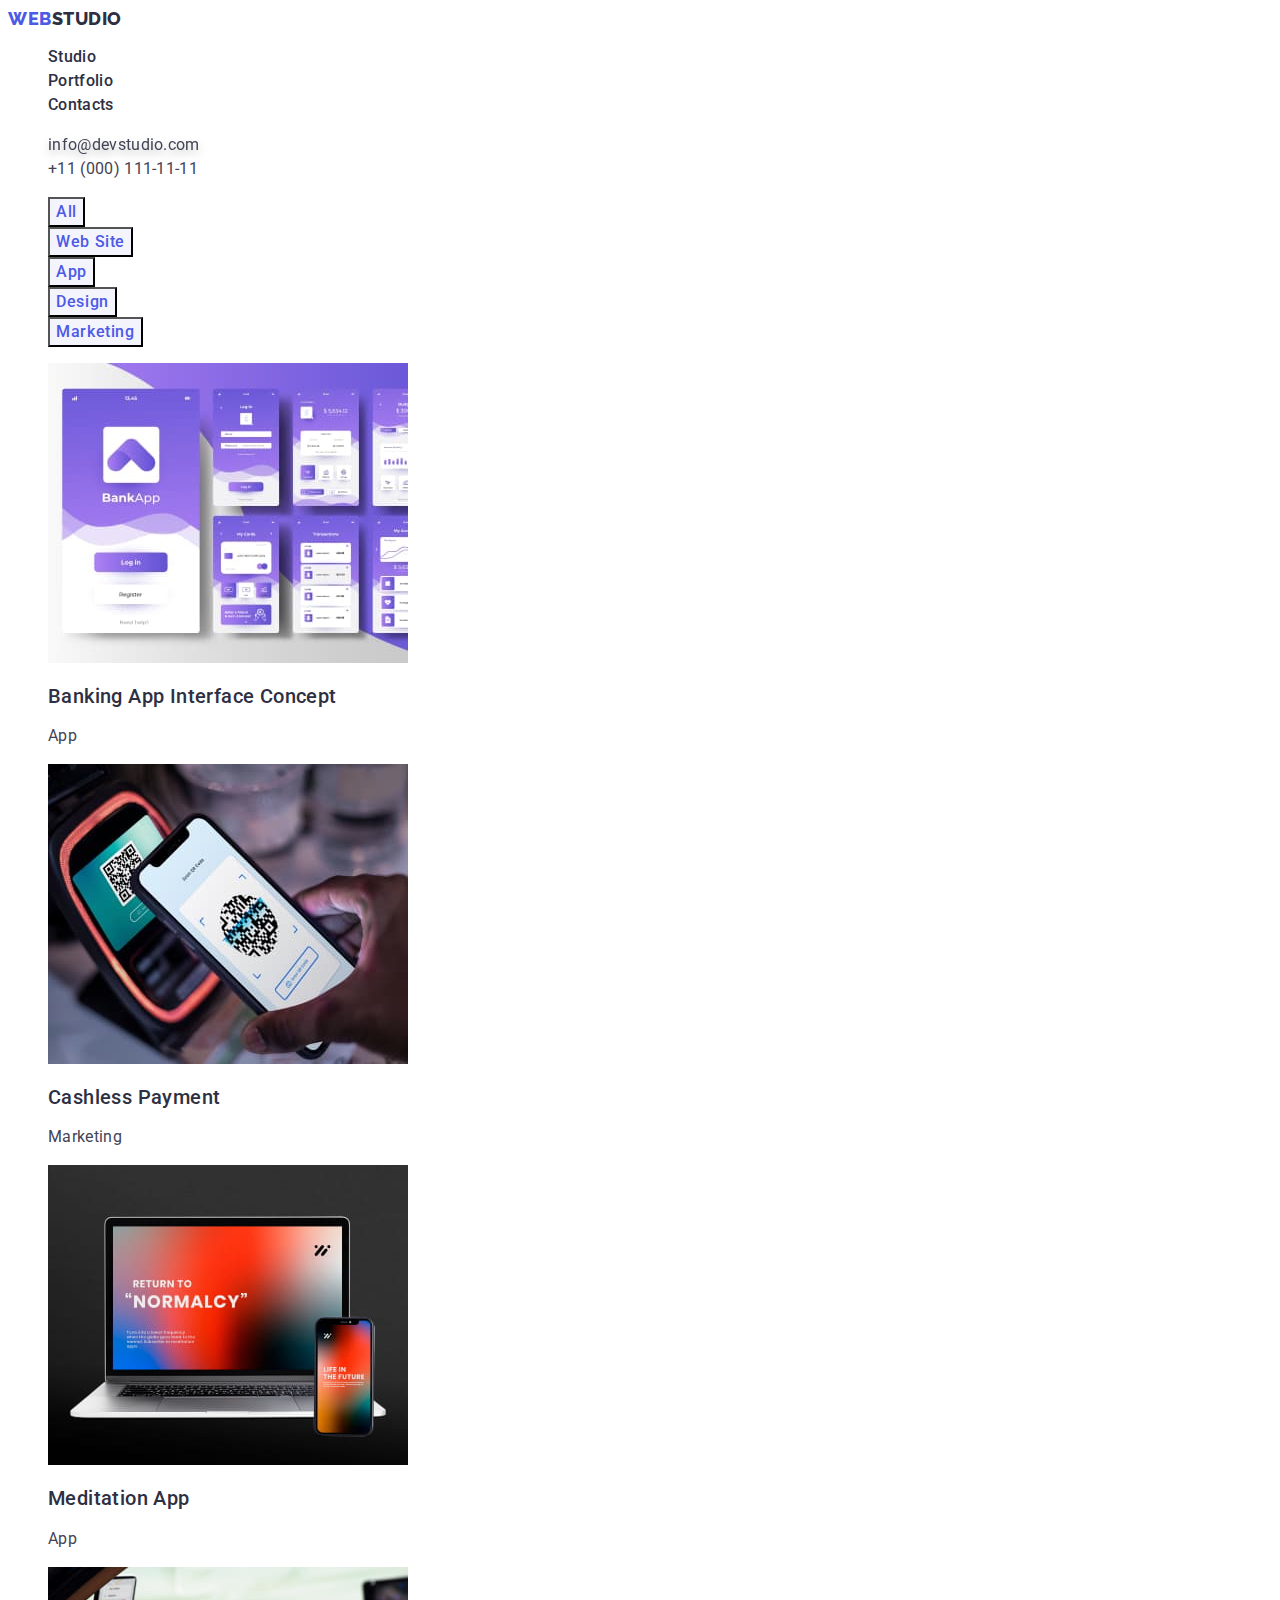
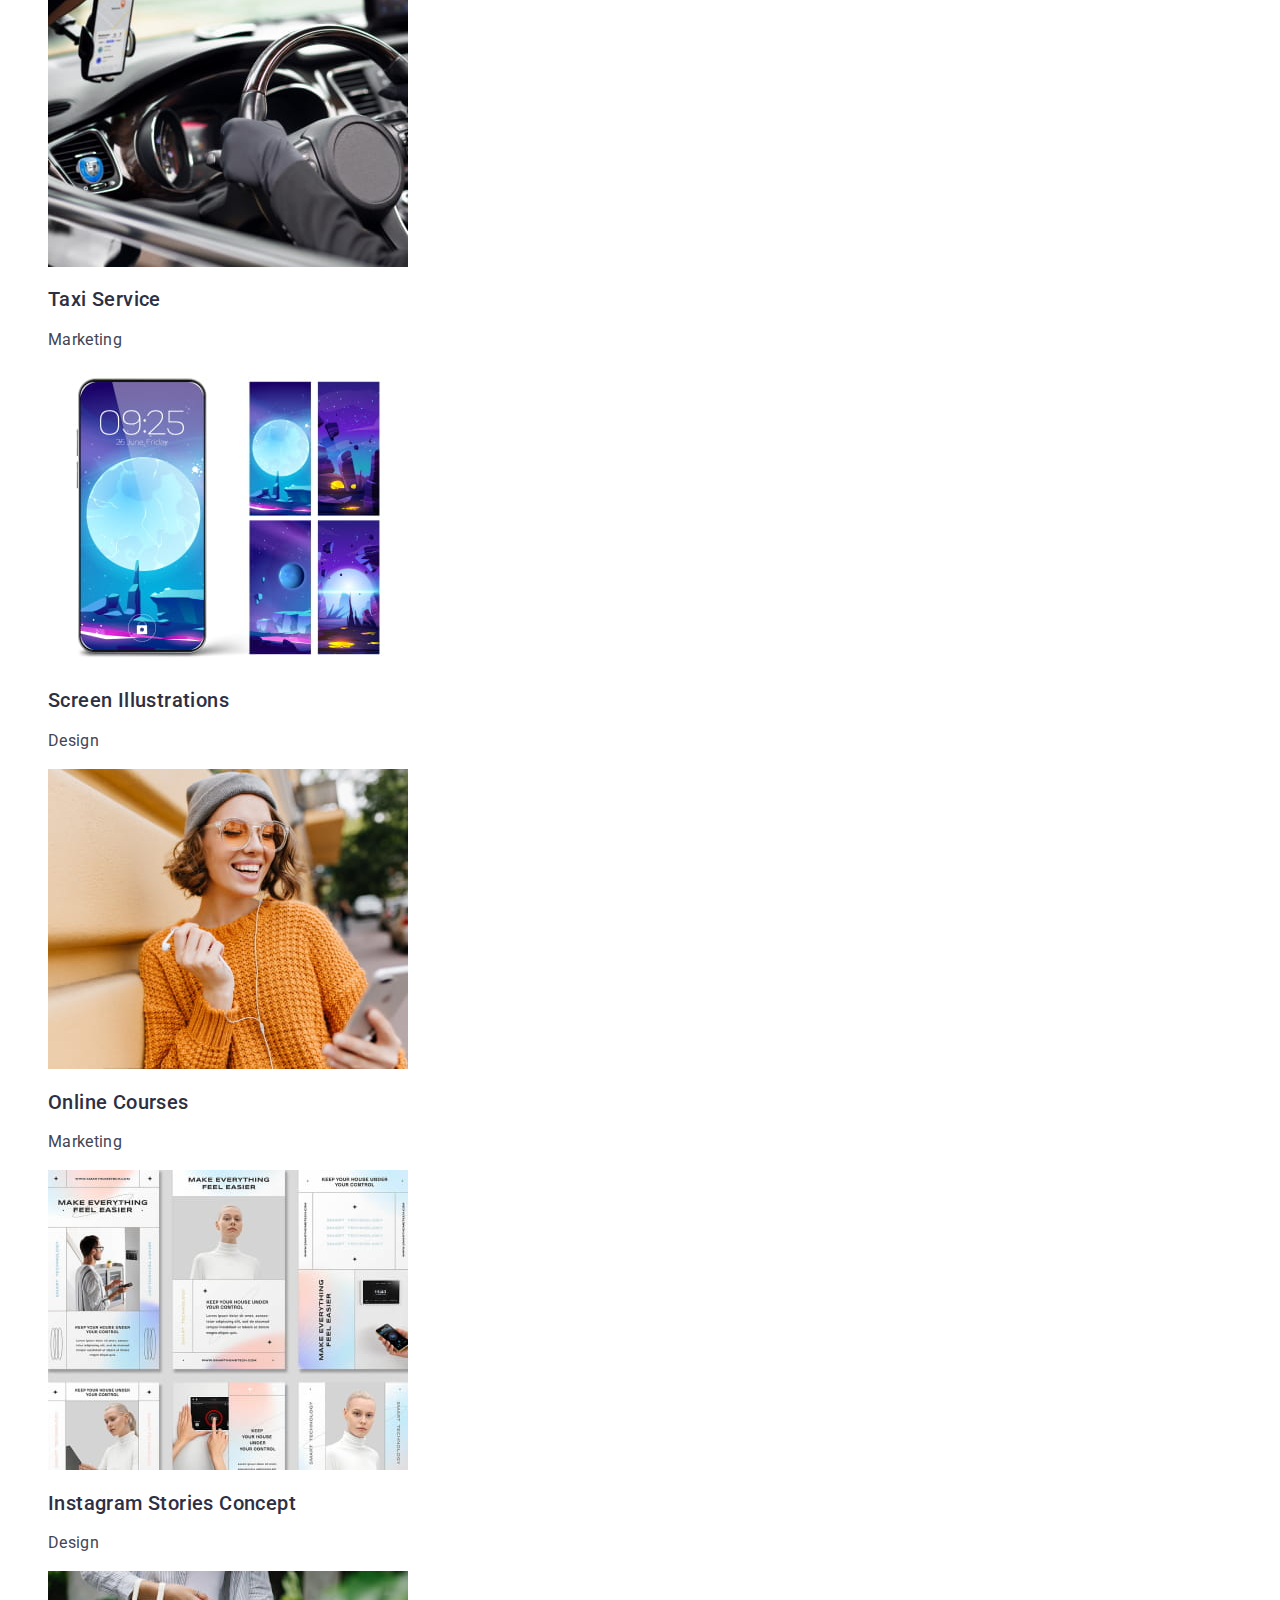
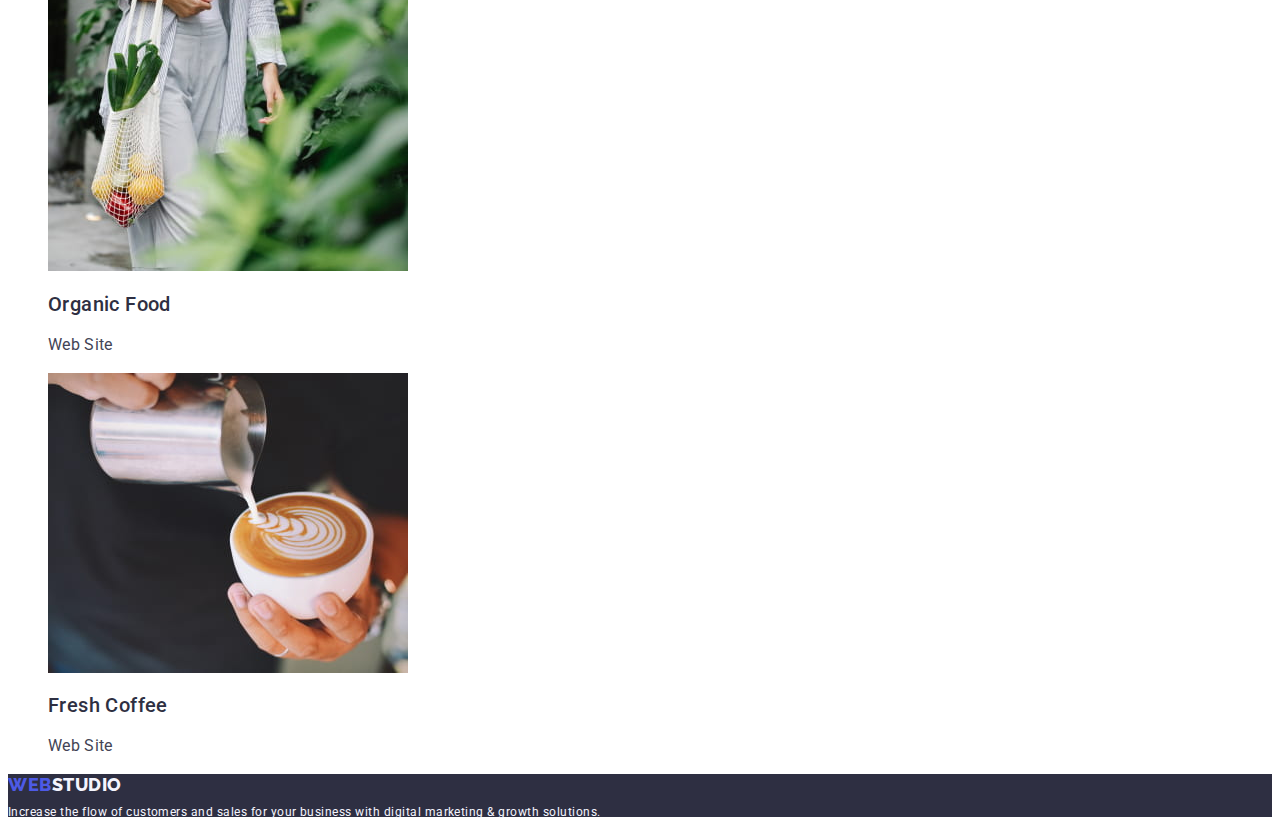
==== commit 7f1700d7: "corected link nav/ del studio.html" ====
--- a/portfolio.html
+++ b/portfolio.html
@@ -21,7 +21,7 @@
         </a>
 
         <ul class="site-nav list link">
-          <li><a class="site-nav-item link" href="./studio.html">Studio</a></li>
+          <li><a class="site-nav-item link" href="./index.html">Studio</a></li>
           <li>
             <a class="site-nav-item link" href="./portfolio.html">Portfolio</a>
           </li>
@@ -46,7 +46,7 @@
     <!-- Text -->
     <main>
       <section>
-        <h1 class="title-add hidden">Portfolio</h1>
+        <h1 hidden class="title-add">Portfolio</h1>
         <ul class="list">
           <li>
             <button type="button" class="button-portfolio button-filter">
@@ -77,7 +77,7 @@
 
         <ul class="list">
           <li>
-            <a href="" class="list-item list">
+            <a href="" class="list-item list link">
               <img
                 src="./images/images-portfolio/img1.jpg"
                 alt="Banking"
@@ -89,7 +89,7 @@
             </a>
           </li>
           <li>
-            <a href="" class="list-item list">
+            <a href="" class="list-item list link">
               <img
                 src="./images/images-portfolio/img2.jpg"
                 alt="Cashless Payment"
@@ -101,7 +101,7 @@
             </a>
           </li>
           <li>
-            <a href="" class="list-item list">
+            <a href="" class="list-item list link">
               <img
                 src="./images/images-portfolio/img3.jpg"
                 alt="Meditation App"
@@ -113,7 +113,7 @@
             </a>
           </li>
           <li>
-            <a href="" class="list-item list">
+            <a href="" class="list-item list link">
               <img
                 src="./images/images-portfolio/img4.jpg"
                 alt="Taxi Service"
@@ -125,7 +125,7 @@
             </a>
           </li>
           <li>
-            <a href="" class="list-item list">
+            <a href="" class="list-item list link">
               <img
                 src="./images/images-portfolio/img5.jpg"
                 alt="Screen Illustrations"
@@ -137,7 +137,7 @@
             </a>
           </li>
           <li>
-            <a href="" class="list-item list">
+            <a href="" class="list-item link">
               <img
                 src="./images/images-portfolio/img6.jpg"
                 alt="Online Courses"
@@ -149,7 +149,7 @@
             </a>
           </li>
           <li>
-            <a href="" class="list-item list">
+            <a href="" class="list-item list link">
               <img
                 src="./images/images-portfolio/img7.jpg"
                 alt="Instagram Stories Concept"
@@ -161,7 +161,7 @@
             </a>
           </li>
           <li>
-            <a href="" class="list-item list">
+            <a href="" class="list-item list link">
               <img
                 src="./images/images-portfolio/img8.jpg"
                 alt="Organic Food"
@@ -173,7 +173,7 @@
             </a>
           </li>
           <li>
-            <a href="" class="list-item list">
+            <a href="" class="list-item list link">
               <img
                 src="./images/images-portfolio/img9.jpg"
                 alt="Fresh Coffee"
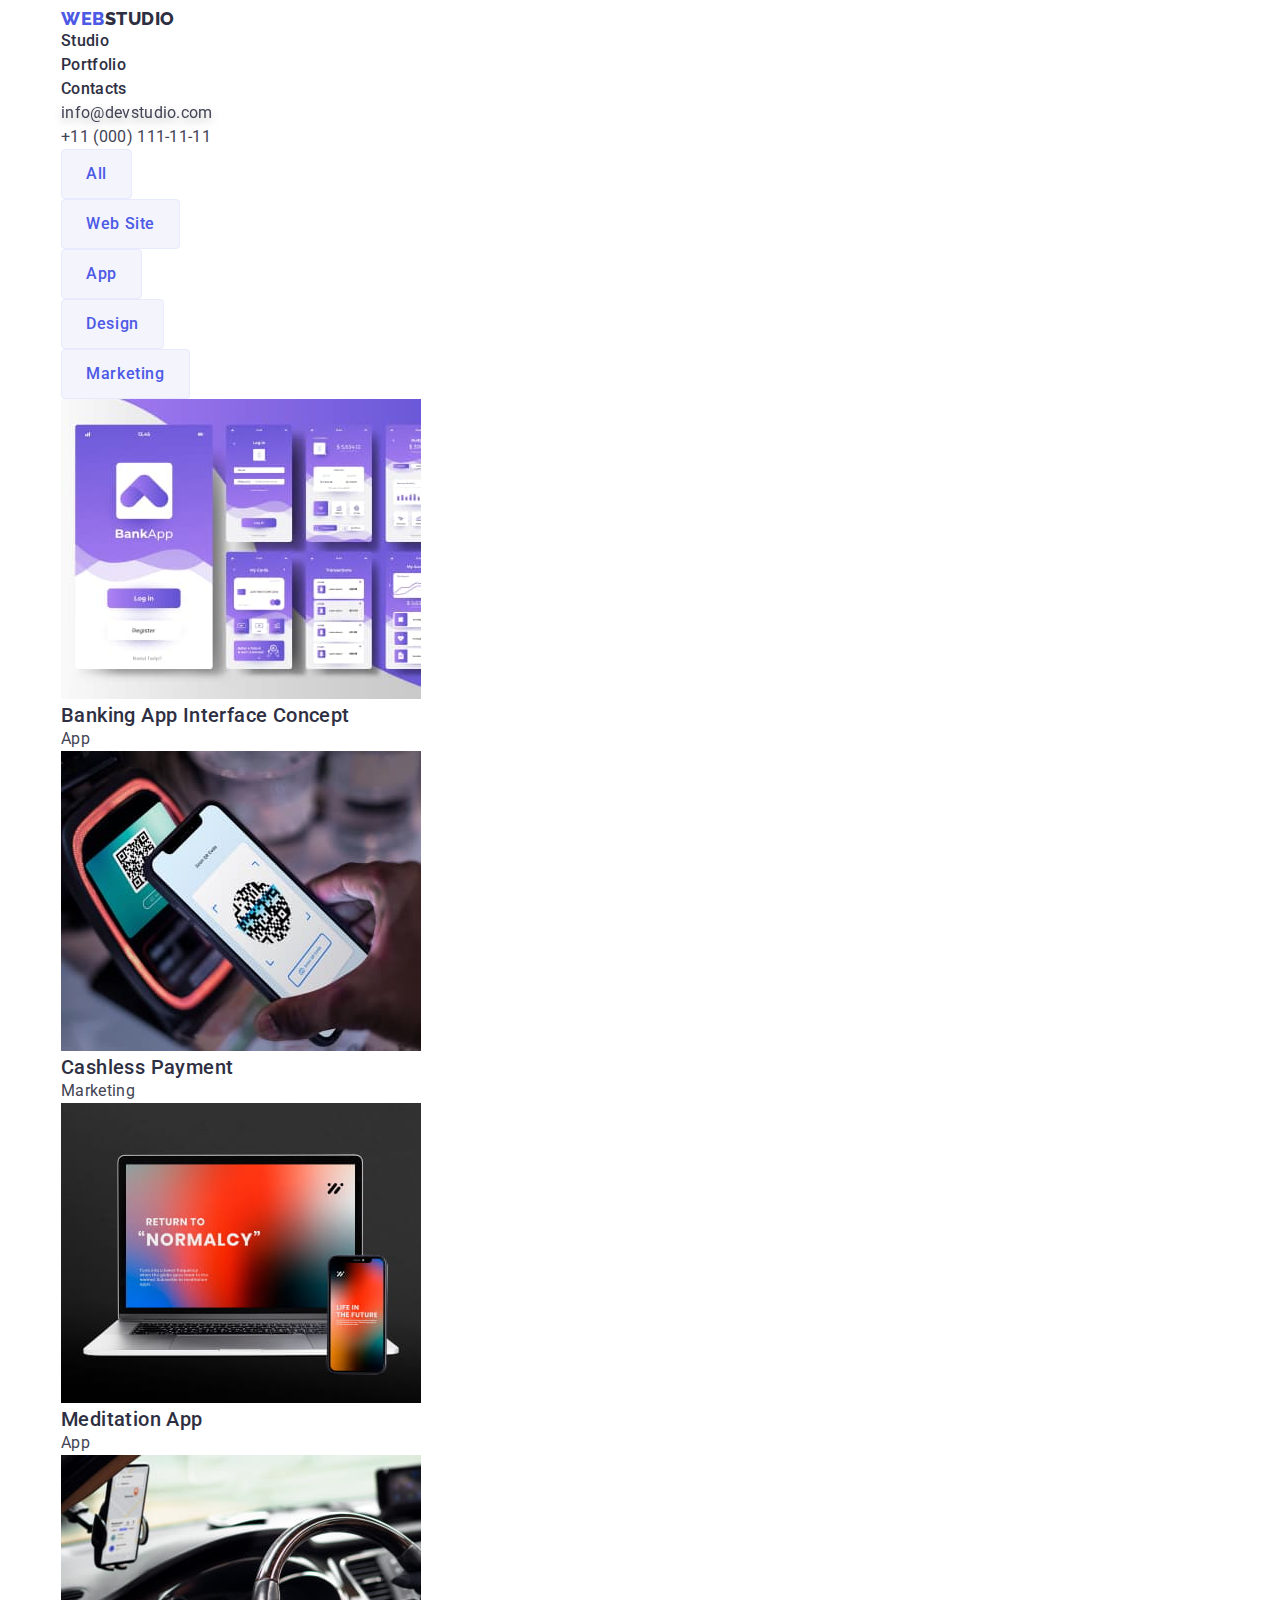
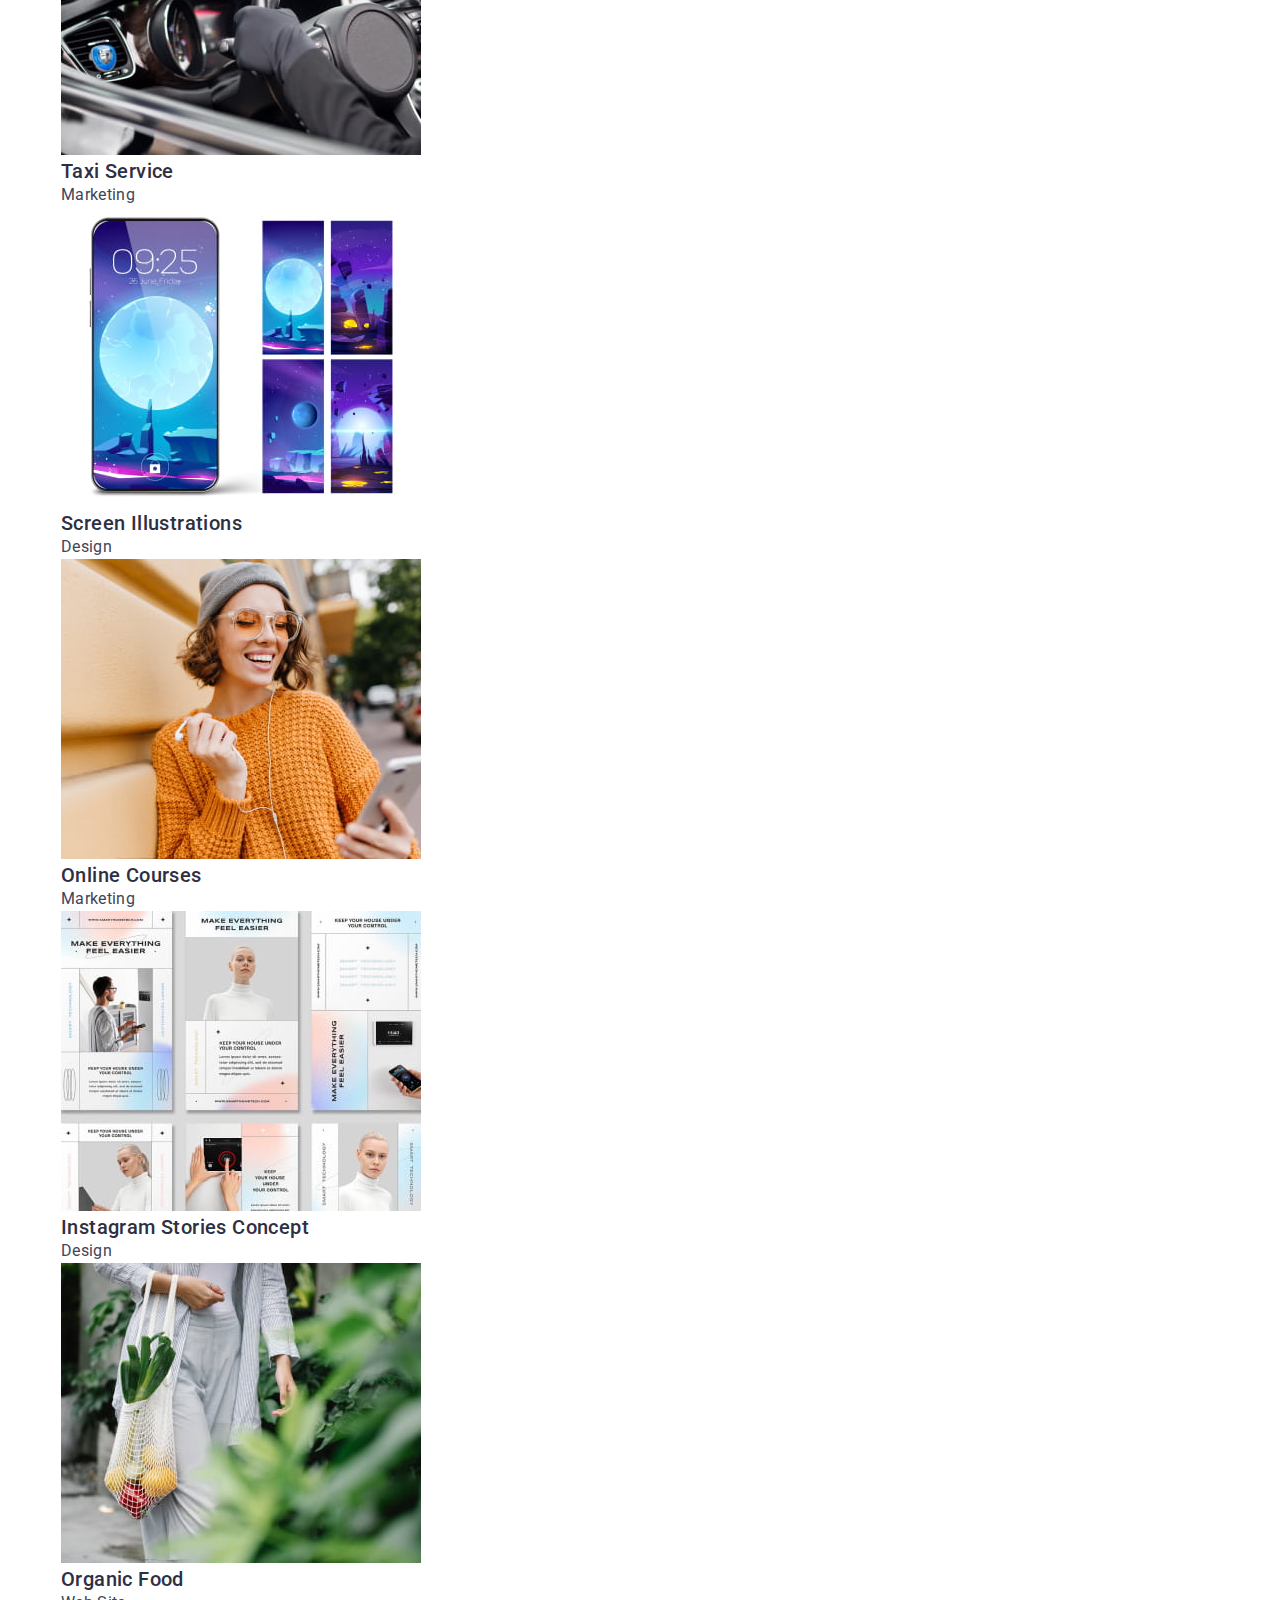
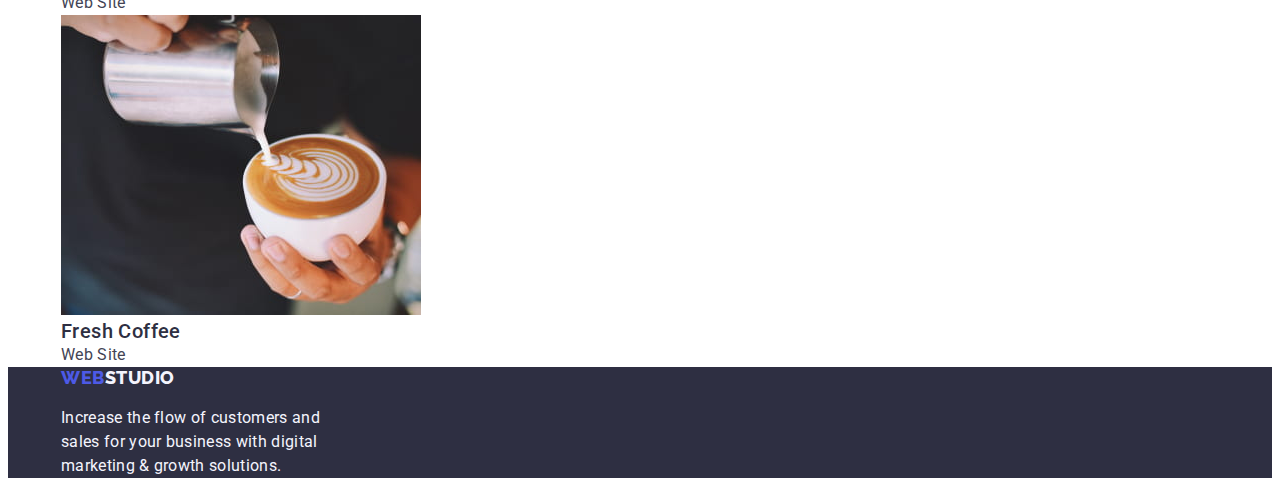
==== commit f2cb8ee4: "add container for potf.html+marg+pad =0" ====
--- a/portfolio.html
+++ b/portfolio.html
@@ -11,191 +11,210 @@
       href="https://fonts.googleapis.com/css2?family=Raleway:wght@800&family=Roboto:wght@400;500;700;900&display=swap"
       rel="stylesheet"
     />
+    <!-- <link
+      rel="stylesheet"
+      href="https://cdnjs.cloudflare.com/ajax/libs/modern-normalize/1.1.0/modern-normalize.min.css"
+      integrity="sha512-wpPYUAdjBVSE4KJnH1VR1HeZfpl1ub8YT/NKx4PuQ5NmX2tKuGu6U/JRp5y+Y8XG2tV+wKQpNHVUX03MfMFn9Q=="
+      crossorigin="anonymous"
+      referrerpolicy="no-referrer"
+    /> -->
     <link rel="stylesheet" href="./css/styles.css" />
   </head>
   <body>
     <header class="page-header">
-      <nav class="list">
-        <a href="./index.html" class="logo link"
-          >Web <span class="logo-part">Studio</span>
-        </a>
+      <div class="container">
+        <nav class="list">
+          <a href="./index.html" class="logo link"
+            >Web <span class="logo-part">Studio</span>
+          </a>
 
-        <ul class="site-nav list link">
-          <li><a class="site-nav-item link" href="./index.html">Studio</a></li>
-          <li>
-            <a class="site-nav-item link" href="./portfolio.html">Portfolio</a>
-          </li>
-          <li><a class="site-nav-item link" href="">Contacts</a></li>
-        </ul>
-      </nav>
-      <address class="kontacts list">
-        <ul class="kontacts-list list">
-          <li>
-            <a class="kontacts-mail link" href="mailto:info@devstudio.com"
-              >info@devstudio.com</a
-            >
-          </li>
-          <li>
-            <a class="kontacts-tel link" href="tel:+110001111111"
-              >+11 (000) 111-11-11</a
-            >
-          </li>
-        </ul>
-      </address>
+          <ul class="site-nav list link">
+            <li>
+              <a class="site-nav-item link" href="./index.html">Studio</a>
+            </li>
+            <li>
+              <a class="site-nav-item link" href="./portfolio.html"
+                >Portfolio</a
+              >
+            </li>
+            <li><a class="site-nav-item link" href="">Contacts</a></li>
+          </ul>
+        </nav>
+        <address class="kontacts list">
+          <ul class="kontacts-list list">
+            <li>
+              <a class="kontacts-mail link" href="mailto:info@devstudio.com"
+                >info@devstudio.com</a
+              >
+            </li>
+            <li>
+              <a class="kontacts-tel link" href="tel:+110001111111"
+                >+11 (000) 111-11-11</a
+              >
+            </li>
+          </ul>
+        </address>
+      </div>
     </header>
     <!-- Text -->
     <main>
-      <section>
-        <h1 hidden class="title-add">Portfolio</h1>
-        <ul class="list">
-          <li>
-            <button type="button" class="button-portfolio button-filter">
-              All
-            </button>
-          </li>
-          <li>
-            <button type="button" class="button-portfolio button-filter">
-              Web Site
-            </button>
-          </li>
-          <li>
-            <button type="button" class="button-portfolio button-filter">
-              App
-            </button>
-          </li>
-          <li>
-            <button type="button" class="button-portfolio button-filter">
-              Design
-            </button>
-          </li>
-          <li>
-            <button type="button" class="button-portfolio button-filter">
-              Marketing
-            </button>
-          </li>
-        </ul>
+      <div class="container">
+        <section>
+          <h1 hidden class="title-add">Portfolio</h1>
+          <ul class="list">
+            <li>
+              <button type="button" class="button-portfolio button-filter">
+                All
+              </button>
+            </li>
+            <li>
+              <button type="button" class="button-portfolio button-filter">
+                Web Site
+              </button>
+            </li>
+            <li>
+              <button type="button" class="button-portfolio button-filter">
+                App
+              </button>
+            </li>
+            <li>
+              <button type="button" class="button-portfolio button-filter">
+                Design
+              </button>
+            </li>
+            <li>
+              <button type="button" class="button-portfolio button-filter">
+                Marketing
+              </button>
+            </li>
+          </ul>
 
-        <ul class="list">
-          <li>
-            <a href="" class="list-item list link">
-              <img
-                src="./images/images-portfolio/img1.jpg"
-                alt="Banking"
-                width="360"
-                height="300"
-              />
-              <h2 class="subtitle">Banking App Interface Concept</h2>
-              <p class="text">App</p>
-            </a>
-          </li>
-          <li>
-            <a href="" class="list-item list link">
-              <img
-                src="./images/images-portfolio/img2.jpg"
-                alt="Cashless Payment"
-                width="360"
-                height="300"
-              />
-              <h2 class="subtitle">Cashless Payment</h2>
-              <p class="text">Marketing</p>
-            </a>
-          </li>
-          <li>
-            <a href="" class="list-item list link">
-              <img
-                src="./images/images-portfolio/img3.jpg"
-                alt="Meditation App"
-                width="360"
-                height="300"
-              />
-              <h2 class="subtitle">Meditation App</h2>
-              <p class="text">App</p>
-            </a>
-          </li>
-          <li>
-            <a href="" class="list-item list link">
-              <img
-                src="./images/images-portfolio/img4.jpg"
-                alt="Taxi Service"
-                width="360"
-                height="300"
-              />
-              <h2 class="subtitle">Taxi Service</h2>
-              <p class="text">Marketing</p>
-            </a>
-          </li>
-          <li>
-            <a href="" class="list-item list link">
-              <img
-                src="./images/images-portfolio/img5.jpg"
-                alt="Screen Illustrations"
-                width="360"
-                height="300"
-              />
-              <h2 class="subtitle">Screen Illustrations</h2>
-              <p class="text">Design</p>
-            </a>
-          </li>
-          <li>
-            <a href="" class="list-item link">
-              <img
-                src="./images/images-portfolio/img6.jpg"
-                alt="Online Courses"
-                width="360"
-                height="300"
-              />
-              <h2 class="subtitle">Online Courses</h2>
-              <p class="text">Marketing</p>
-            </a>
-          </li>
-          <li>
-            <a href="" class="list-item list link">
-              <img
-                src="./images/images-portfolio/img7.jpg"
-                alt="Instagram Stories Concept"
-                width="360"
-                height="300"
-              />
-              <h2 class="subtitle">Instagram Stories Concept</h2>
-              <p class="text">Design</p>
-            </a>
-          </li>
-          <li>
-            <a href="" class="list-item list link">
-              <img
-                src="./images/images-portfolio/img8.jpg"
-                alt="Organic Food"
-                width="360"
-                height="300"
-              />
-              <h2 class="subtitle">Organic Food</h2>
-              <p class="text">Web Site</p>
-            </a>
-          </li>
-          <li>
-            <a href="" class="list-item list link">
-              <img
-                src="./images/images-portfolio/img9.jpg"
-                alt="Fresh Coffee"
-                width="360"
-                height="300"
-              />
-              <h2 class="subtitle">Fresh Coffee</h2>
-              <p class="text">Web Site</p>
-            </a>
-          </li>
-        </ul>
-      </section>
+          <ul class="list">
+            <li>
+              <a href="" class="list-item list link">
+                <img
+                  src="./images/images-portfolio/img1.jpg"
+                  alt="Banking"
+                  width="360"
+                  height="300"
+                />
+                <h2 class="subtitle">Banking App Interface Concept</h2>
+                <p class="text">App</p>
+              </a>
+            </li>
+            <li>
+              <a href="" class="list-item list link">
+                <img
+                  src="./images/images-portfolio/img2.jpg"
+                  alt="Cashless Payment"
+                  width="360"
+                  height="300"
+                />
+                <h2 class="subtitle">Cashless Payment</h2>
+                <p class="text">Marketing</p>
+              </a>
+            </li>
+            <li>
+              <a href="" class="list-item list link">
+                <img
+                  src="./images/images-portfolio/img3.jpg"
+                  alt="Meditation App"
+                  width="360"
+                  height="300"
+                />
+                <h2 class="subtitle">Meditation App</h2>
+                <p class="text">App</p>
+              </a>
+            </li>
+            <li>
+              <a href="" class="list-item list link">
+                <img
+                  src="./images/images-portfolio/img4.jpg"
+                  alt="Taxi Service"
+                  width="360"
+                  height="300"
+                />
+                <h2 class="subtitle">Taxi Service</h2>
+                <p class="text">Marketing</p>
+              </a>
+            </li>
+            <li>
+              <a href="" class="list-item list link">
+                <img
+                  src="./images/images-portfolio/img5.jpg"
+                  alt="Screen Illustrations"
+                  width="360"
+                  height="300"
+                />
+                <h2 class="subtitle">Screen Illustrations</h2>
+                <p class="text">Design</p>
+              </a>
+            </li>
+            <li>
+              <a href="" class="list-item link">
+                <img
+                  src="./images/images-portfolio/img6.jpg"
+                  alt="Online Courses"
+                  width="360"
+                  height="300"
+                />
+                <h2 class="subtitle">Online Courses</h2>
+                <p class="text">Marketing</p>
+              </a>
+            </li>
+            <li>
+              <a href="" class="list-item list link">
+                <img
+                  src="./images/images-portfolio/img7.jpg"
+                  alt="Instagram Stories Concept"
+                  width="360"
+                  height="300"
+                />
+                <h2 class="subtitle">Instagram Stories Concept</h2>
+                <p class="text">Design</p>
+              </a>
+            </li>
+            <li>
+              <a href="" class="list-item list link">
+                <img
+                  src="./images/images-portfolio/img8.jpg"
+                  alt="Organic Food"
+                  width="360"
+                  height="300"
+                />
+                <h2 class="subtitle">Organic Food</h2>
+                <p class="text">Web Site</p>
+              </a>
+            </li>
+            <li>
+              <a href="" class="list-item list link">
+                <img
+                  src="./images/images-portfolio/img9.jpg"
+                  alt="Fresh Coffee"
+                  width="360"
+                  height="300"
+                />
+                <h2 class="subtitle">Fresh Coffee</h2>
+                <p class="text">Web Site</p>
+              </a>
+            </li>
+          </ul>
+        </section>
+      </div>
     </main>
     <!-- Footer -->
     <footer class="footer">
-      <a href="./index.html" class="logo link"
-        >Web <span class="logo-part-footer">Studio</span>
-      </a>
-      <p class="small-text text">
-        Increase the flow of customers and sales for your business with digital
-        marketing & growth solutions.
-      </p>
+      <div class="container">
+        <div class="logo-footer">
+          <a href="./index.html" class="logo link"
+            >Web <span class="logo-part-footer">Studio</span>
+          </a>
+        </div>
+        <p class="small-text text">
+          Increase the flow of customers and sales for your business with
+          digital marketing & growth solutions.
+        </p>
+      </div>
     </footer>
   </body>
 </html>
--- a/css/styles.css
+++ b/css/styles.css
@@ -26,6 +26,21 @@
   background-color: var(--color-white);
 }
 
+h1,
+h2,
+h3,
+h4,
+h5,
+h6,
+p {
+  margin: 0;
+}
+
+ul {
+  margin: 0;
+  padding: 0;
+}
+
 /* заголовки */
 /* h1 */
 .hero-title {
@@ -45,8 +60,6 @@
   letter-spacing: 0.02em;
 }
 
-/* .title-add  треба зробити невидимим*/
-
 /* h3 */
 .subtitle {
   color: var(--title-text-color);
@@ -85,9 +98,9 @@
   line-height: 1.5;
 }
 .small-text {
-  font-size: 12px;
-  line-height: 0.86;
-  letter-spacing: 0.04em;
+  font-size: 16px;
+  line-height: 1.5;
+  letter-spacing: 0.02em;
   color: var(--color-cloud);
 }
 
@@ -191,9 +204,25 @@
   font-size: 16px;
   line-height: 1.5;
   letter-spacing: 0.04em;
+  border: 1px solid var(--color-cornflower);
+  border-radius: 4px;
+  padding: 12px 24px;
+  /* margin-right:24px; чи треба обнуляти останню кнопку? */
 }
 .button-filter:hover,
 .button-filter:focus {
   color: var(--color-white);
   background: var(--color-ocean);
 }
+
+.container {
+  width: 1158px;
+  margin-left: auto;
+  margin-right: auto;
+}
+.small-text {
+  width: 264px;
+}
+.logo-footer {
+  margin-bottom: 17.5px;
+}
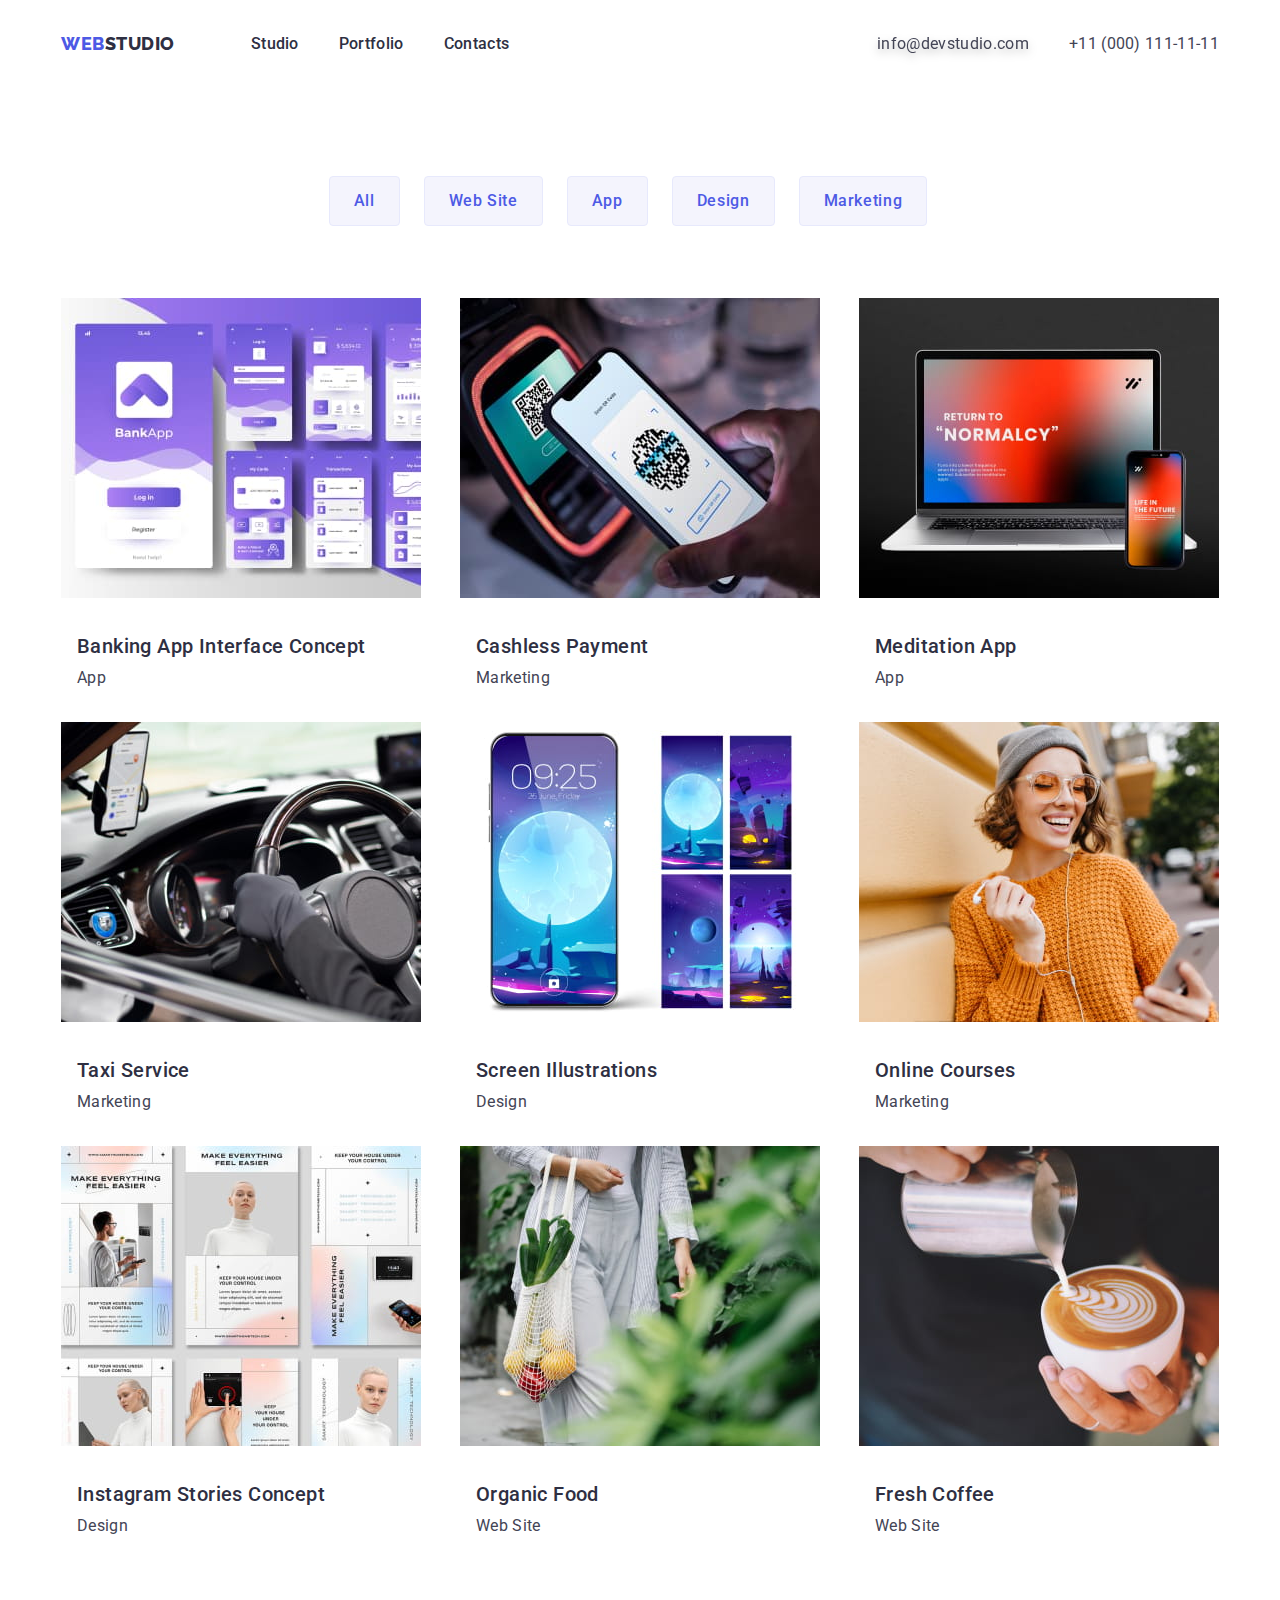
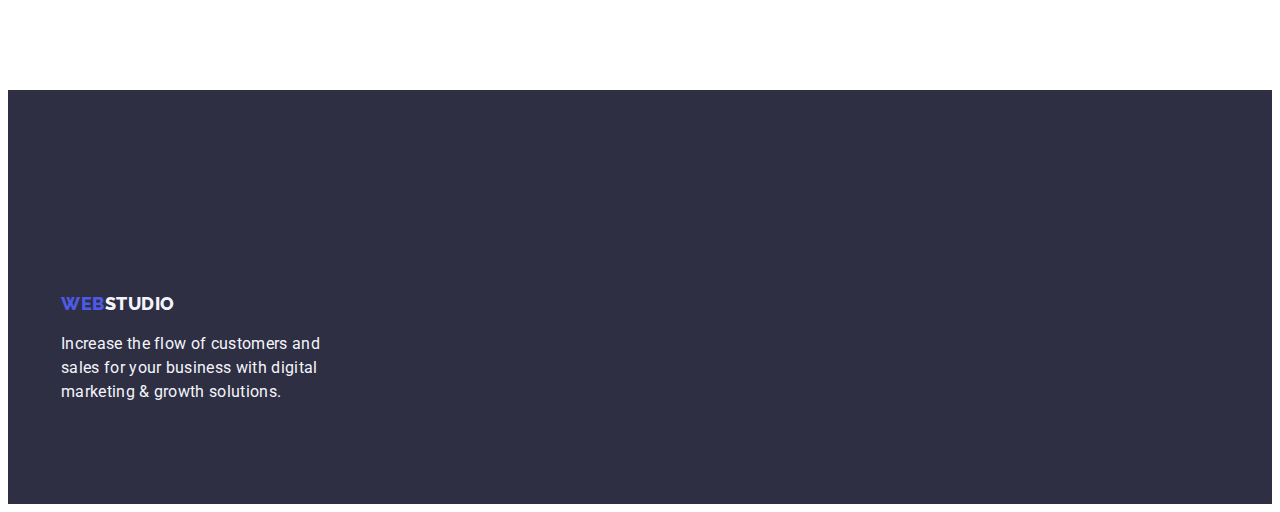
==== commit 7878ec4d: "all portfolio hw3" ====
--- a/portfolio.html
+++ b/portfolio.html
@@ -11,19 +11,19 @@
       href="https://fonts.googleapis.com/css2?family=Raleway:wght@800&family=Roboto:wght@400;500;700;900&display=swap"
       rel="stylesheet"
     />
-    <!-- <link
+    <link
       rel="stylesheet"
       href="https://cdnjs.cloudflare.com/ajax/libs/modern-normalize/1.1.0/modern-normalize.min.css"
       integrity="sha512-wpPYUAdjBVSE4KJnH1VR1HeZfpl1ub8YT/NKx4PuQ5NmX2tKuGu6U/JRp5y+Y8XG2tV+wKQpNHVUX03MfMFn9Q=="
       crossorigin="anonymous"
       referrerpolicy="no-referrer"
-    /> -->
+    />
     <link rel="stylesheet" href="./css/styles.css" />
   </head>
   <body>
     <header class="page-header">
-      <div class="container">
-        <nav class="list">
+      <div class="container container-header">
+        <nav class="list container-nav">
           <a href="./index.html" class="logo link"
             >Web <span class="logo-part">Studio</span>
           </a>
@@ -58,10 +58,10 @@
     </header>
     <!-- Text -->
     <main>
-      <div class="container">
+      <div class="container container-main">
         <section>
           <h1 hidden class="title-add">Portfolio</h1>
-          <ul class="list">
+          <ul class="list button-portfolio-contaiter">
             <li>
               <button type="button" class="button-portfolio button-filter">
                 All
@@ -89,113 +89,142 @@
             </li>
           </ul>
 
-          <ul class="list">
-            <li>
-              <a href="" class="list-item list link">
-                <img
+          <ul class="list list-container-portfolio">
+            <li>
+              <a href="" class="list-item list link item-portfolio">
+                <img
+                  class="img-portfolio"
                   src="./images/images-portfolio/img1.jpg"
                   alt="Banking"
                   width="360"
                   height="300"
                 />
-                <h2 class="subtitle">Banking App Interface Concept</h2>
-                <p class="text">App</p>
-              </a>
-            </li>
-            <li>
-              <a href="" class="list-item list link">
-                <img
+                <div class="name-item-portfolio">
+                  <h2 class="subtitle name-item">
+                    Banking App Interface Concept
+                  </h2>
+                  <p class="text">App</p>
+                </div>
+              </a>
+            </li>
+            <li>
+              <a href="" class="list-item list link item-portfolio">
+                <img
+                  class="img-portfolio"
                   src="./images/images-portfolio/img2.jpg"
                   alt="Cashless Payment"
                   width="360"
                   height="300"
                 />
-                <h2 class="subtitle">Cashless Payment</h2>
-                <p class="text">Marketing</p>
-              </a>
-            </li>
-            <li>
-              <a href="" class="list-item list link">
-                <img
+                <div class="name-item-portfolio">
+                  <h2 class="subtitle name-item">Cashless Payment</h2>
+                  <p class="text">Marketing</p>
+                </div>
+              </a>
+            </li>
+            <li>
+              <a href="" class="list-item list link item-portfolio">
+                <img
+                  class="img-portfolio"
                   src="./images/images-portfolio/img3.jpg"
                   alt="Meditation App"
                   width="360"
                   height="300"
                 />
-                <h2 class="subtitle">Meditation App</h2>
-                <p class="text">App</p>
-              </a>
-            </li>
-            <li>
-              <a href="" class="list-item list link">
-                <img
+                <div class="name-item-portfolio">
+                  <h2 class="subtitle name-item">Meditation App</h2>
+                  <p class="text">App</p>
+                </div>
+              </a>
+            </li>
+            <li>
+              <a href="" class="list-item list link item-portfolio">
+                <img
+                  class="img-portfolio"
                   src="./images/images-portfolio/img4.jpg"
                   alt="Taxi Service"
                   width="360"
                   height="300"
                 />
-                <h2 class="subtitle">Taxi Service</h2>
-                <p class="text">Marketing</p>
-              </a>
-            </li>
-            <li>
-              <a href="" class="list-item list link">
-                <img
+                <div class="name-item-portfolio">
+                  <h2 class="subtitle name-item">Taxi Service</h2>
+                  <p class="text">Marketing</p>
+                </div>
+              </a>
+            </li>
+            <li>
+              <a href="" class="list-item list link item-portfolio">
+                <img
+                  class="img-portfolio"
                   src="./images/images-portfolio/img5.jpg"
                   alt="Screen Illustrations"
                   width="360"
                   height="300"
                 />
-                <h2 class="subtitle">Screen Illustrations</h2>
-                <p class="text">Design</p>
-              </a>
-            </li>
-            <li>
-              <a href="" class="list-item link">
-                <img
+                <div class="name-item-portfolio">
+                  <h2 class="subtitle name-item">Screen Illustrations</h2>
+                  <p class="text">Design</p>
+                </div>
+              </a>
+            </li>
+            <li>
+              <a href="" class="list-item list link item-portfolio">
+                <img
+                  class="img-portfolio"
                   src="./images/images-portfolio/img6.jpg"
                   alt="Online Courses"
                   width="360"
                   height="300"
                 />
-                <h2 class="subtitle">Online Courses</h2>
-                <p class="text">Marketing</p>
-              </a>
-            </li>
-            <li>
-              <a href="" class="list-item list link">
-                <img
+                <div class="name-item-portfolio">
+                  <h2 class="subtitle name-item">Online Courses</h2>
+                  <p class="text">Marketing</p>
+                </div>
+              </a>
+            </li>
+            <li>
+              <a href="" class="list-item list link item-portfolio">
+                <img
+                  class="img-portfolio"
                   src="./images/images-portfolio/img7.jpg"
                   alt="Instagram Stories Concept"
                   width="360"
                   height="300"
                 />
-                <h2 class="subtitle">Instagram Stories Concept</h2>
-                <p class="text">Design</p>
-              </a>
-            </li>
-            <li>
-              <a href="" class="list-item list link">
-                <img
+                <div class="name-item-portfolio">
+                  <h2 class="subtitle name-item">Instagram Stories Concept</h2>
+                  <p class="text">Design</p>
+                </div>
+              </a>
+            </li>
+            <li>
+              <a href="" class="list-item list link item-portfolio">
+                <img
+                  class="img-portfolio"
                   src="./images/images-portfolio/img8.jpg"
                   alt="Organic Food"
                   width="360"
                   height="300"
                 />
-                <h2 class="subtitle">Organic Food</h2>
-                <p class="text">Web Site</p>
-              </a>
-            </li>
-            <li>
-              <a href="" class="list-item list link">
-                <img
+                <div class="name-item-portfolio">
+                  <h2 class="subtitle name-item">Organic Food</h2>
+                  <p class="text">Web Site</p>
+                </div>
+              </a>
+            </li>
+            <li>
+              <a href="" class="list-item list link item-portfolio">
+                <img
+                  class="img-portfolio"
                   src="./images/images-portfolio/img9.jpg"
                   alt="Fresh Coffee"
                   width="360"
                   height="300"
                 />
-                <h2 class="subtitle">Fresh Coffee</h2>
-                <p class="text">Web Site</p>
+                <div class="name-item-portfolio">
+                  <h2 class="subtitle name-item">Fresh Coffee</h2>
+                  <p class="text">Web Site</p>
+                </div>
               </a>
             </li>
           </ul>
@@ -204,7 +233,7 @@
     </main>
     <!-- Footer -->
     <footer class="footer">
-      <div class="container">
+      <div class="container container-footer">
         <div class="logo-footer">
           <a href="./index.html" class="logo link"
             >Web <span class="logo-part-footer">Studio</span>
--- a/css/styles.css
+++ b/css/styles.css
@@ -115,6 +115,8 @@
 }
 
 .site-nav-item {
+  display: inline-block;
+  margin-right: 40px;
   color: var(--color-navy-blue-modal);
 }
 
@@ -123,11 +125,23 @@
   font-size: 16px;
   line-height: 1.5;
   letter-spacing: 0.02em;
+  display: flex;
 }
 
 .site-nav-item:hover,
 .site-nav-item:focus {
   color: var(--color-ocean);
+}
+
+.container-header {
+  display: flex;
+  justify-content: space-between;
+  margin-bottom: 96px;
+  padding-top: 24px;
+  padding-bottom: 24px;
+}
+.container-nav {
+  display: flex;
 }
 
 .button-nav {
@@ -150,11 +164,17 @@
 .button-nav:focus {
   background-color: var(--color-ocean);
 }
+.kontacts-mail {
+  margin-right: 40px;
+}
 
 .kontacts-mail,
 .kontacts-tel {
   color: var(--primary-text-color);
   font-style: normal;
+}
+.kontacts-list {
+  display: flex;
 }
 
 .kontacts {
@@ -184,6 +204,7 @@
   flex-direction: row;
   align-items: center;
   text-transform: uppercase;
+  margin-right: 76px;
 }
 .logo-part {
   color: var(--color-navy-blue-modal);
@@ -207,8 +228,14 @@
   border: 1px solid var(--color-cornflower);
   border-radius: 4px;
   padding: 12px 24px;
-  /* margin-right:24px; чи треба обнуляти останню кнопку? */
-}
+  margin-right: 24px;
+}
+/* чи треба обнуляти останню кнопку? */
+
+/* .list-item {
+  border: 1px solid var(--color-cornflower);
+} */
+
 .button-filter:hover,
 .button-filter:focus {
   color: var(--color-white);
@@ -225,4 +252,39 @@
 }
 .logo-footer {
   margin-bottom: 17.5px;
-}
+  padding-top: 101.5px;
+}
+
+.button-portfolio-contaiter {
+  display: flex;
+  justify-content: center;
+  margin-bottom: 72px;
+}
+
+.list-container-portfolio {
+  display: flex;
+  flex-wrap: wrap;
+  justify-content: space-between;
+  margin-right: 24px;
+}
+.list-container-portfolio:nth-child(3n) {
+  margin-right: 0;
+}
+
+.img-portfolio {
+  margin-bottom: 32px;
+}
+.name-item-portfolio {
+  margin-left: 16px;
+  margin-bottom: 32px;
+}
+.name-item {
+  margin-bottom: 8px;
+}
+.container-footer {
+  padding-top: 101.5px;
+  padding-bottom: 100px;
+}
+.container-main {
+  padding-bottom: 120px;
+}
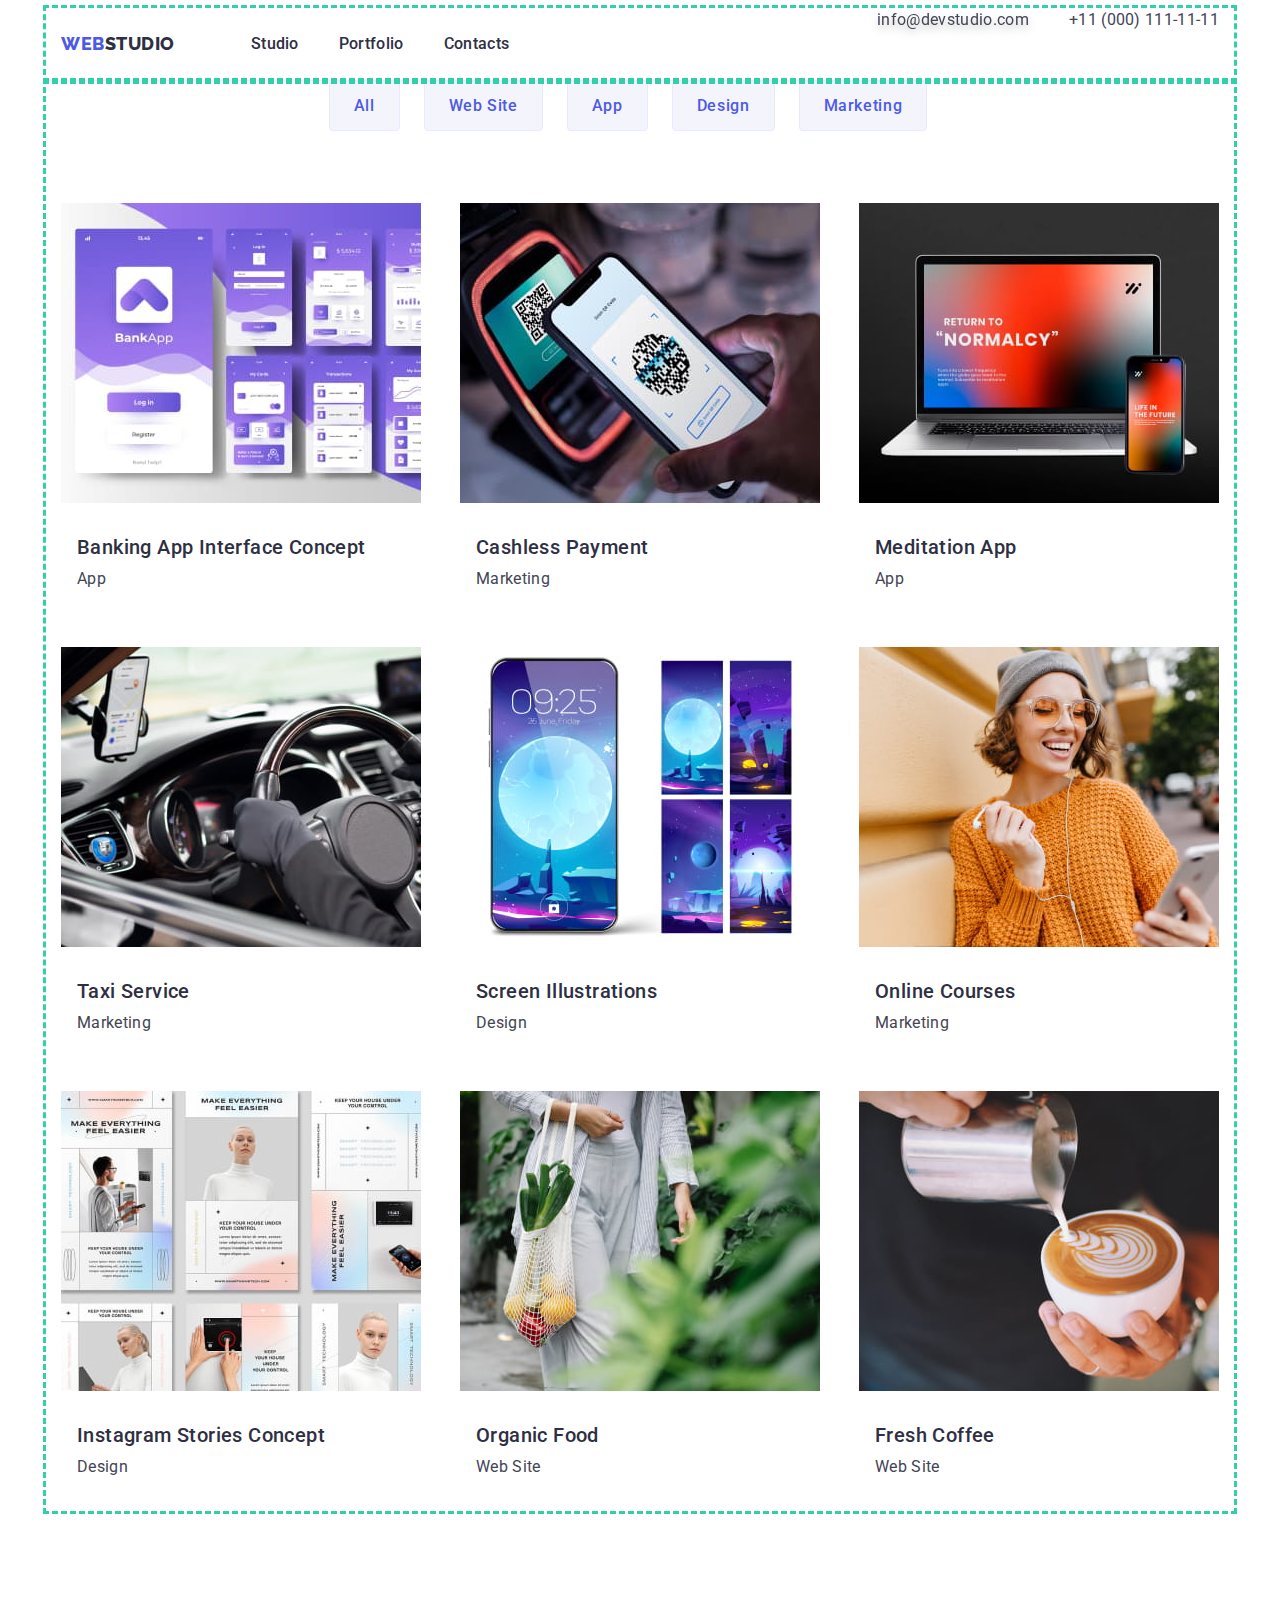
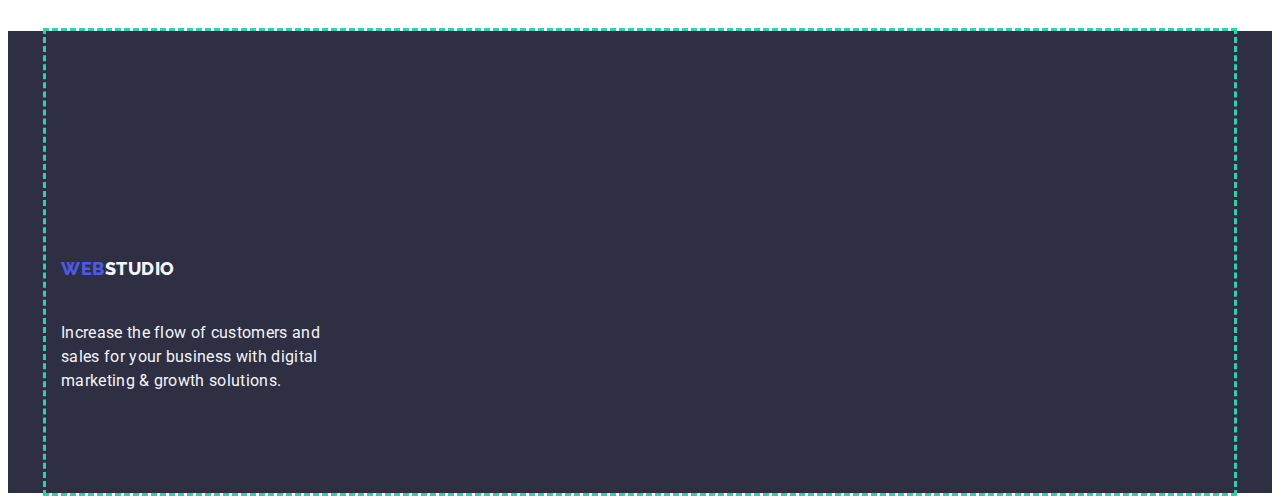
==== commit 13f40efa: "corrected hw3 (not ul)" ====
--- a/portfolio.html
+++ b/portfolio.html
@@ -58,8 +58,8 @@
     </header>
     <!-- Text -->
     <main>
-      <div class="container container-main">
-        <section>
+      <section class="section">
+        <div class="container container-main">
           <h1 hidden class="title-add">Portfolio</h1>
           <ul class="list button-portfolio-contaiter">
             <li>
@@ -228,8 +228,8 @@
               </a>
             </li>
           </ul>
-        </section>
-      </div>
+        </div>
+      </section>
     </main>
     <!-- Footer -->
     <footer class="footer">
--- a/css/styles.css
+++ b/css/styles.css
@@ -40,6 +40,11 @@
   margin: 0;
   padding: 0;
 }
+img {
+  display: block;
+  max-width: 100%;
+  height: auto;
+}
 
 /* заголовки */
 /* h1 */
@@ -49,6 +54,9 @@
   line-height: 1.07;
   text-align: center;
   letter-spacing: 0.02em;
+  max-width: 496px;
+  margin: auto;
+  padding-bottom: 48px;
 }
 /* h2 */
 .title {
@@ -75,9 +83,16 @@
 .section-work {
   background: #e5e5e5;
 }
+.section-about {
+  padding-top: 120px;
+}
+.section {
+  padding-bottom: 120px;
+}
 
 .hero {
   background: var(--color-navy-blue-modal);
+  padding: 188px 0;
 }
 
 .section-team {
@@ -104,6 +119,13 @@
   color: var(--color-cloud);
 }
 
+.container {
+  max-width: 1158px;
+  padding: 0 15px;
+  margin: 0 auto;
+  outline: dashed #31d0aa;
+}
+
 /* nav */
 
 .link {
@@ -116,8 +138,10 @@
 
 .site-nav-item {
   display: inline-block;
-  margin-right: 40px;
+
   color: var(--color-navy-blue-modal);
+  padding-top: 24px;
+  padding-bottom: 24px;
 }
 
 .site-nav {
@@ -126,6 +150,7 @@
   line-height: 1.5;
   letter-spacing: 0.02em;
   display: flex;
+  gap: 40px;
 }
 
 .site-nav-item:hover,
@@ -136,12 +161,11 @@
 .container-header {
   display: flex;
   justify-content: space-between;
-  margin-bottom: 96px;
-  padding-top: 24px;
-  padding-bottom: 24px;
+  border-bottom: 1px solid var(--color-cornflower);
 }
 .container-nav {
   display: flex;
+  align-items: center;
 }
 
 .button-nav {
@@ -158,22 +182,24 @@
   align-items: flex-start;
   padding: 16px 32px;
   gap: 10px;
+  display: block;
+  margin: 0 auto;
 }
 
 .button-nav:hover,
 .button-nav:focus {
   background-color: var(--color-ocean);
-}
-.kontacts-mail {
-  margin-right: 40px;
 }
 
 .kontacts-mail,
 .kontacts-tel {
   color: var(--primary-text-color);
   font-style: normal;
+  padding-top: 24px;
+  padding-bottom: 24px;
 }
 .kontacts-list {
+  gap: 40px;
   display: flex;
 }
 
@@ -205,6 +231,8 @@
   align-items: center;
   text-transform: uppercase;
   margin-right: 76px;
+  padding-top: 24px;
+  padding-bottom: 24px;
 }
 .logo-part {
   color: var(--color-navy-blue-modal);
@@ -242,11 +270,6 @@
   background: var(--color-ocean);
 }
 
-.container {
-  width: 1158px;
-  margin-left: auto;
-  margin-right: auto;
-}
 .small-text {
   width: 264px;
 }
@@ -265,11 +288,12 @@
   display: flex;
   flex-wrap: wrap;
   justify-content: space-between;
-  margin-right: 24px;
-}
-.list-container-portfolio:nth-child(3n) {
+  gap: 24px;
+  /* margin-right: 24px; */
+}
+/* .list-container-portfolio:nth-child(3n) {
   margin-right: 0;
-}
+} */
 
 .img-portfolio {
   margin-bottom: 32px;
@@ -285,6 +309,3 @@
   padding-top: 101.5px;
   padding-bottom: 100px;
 }
-.container-main {
-  padding-bottom: 120px;
-}
